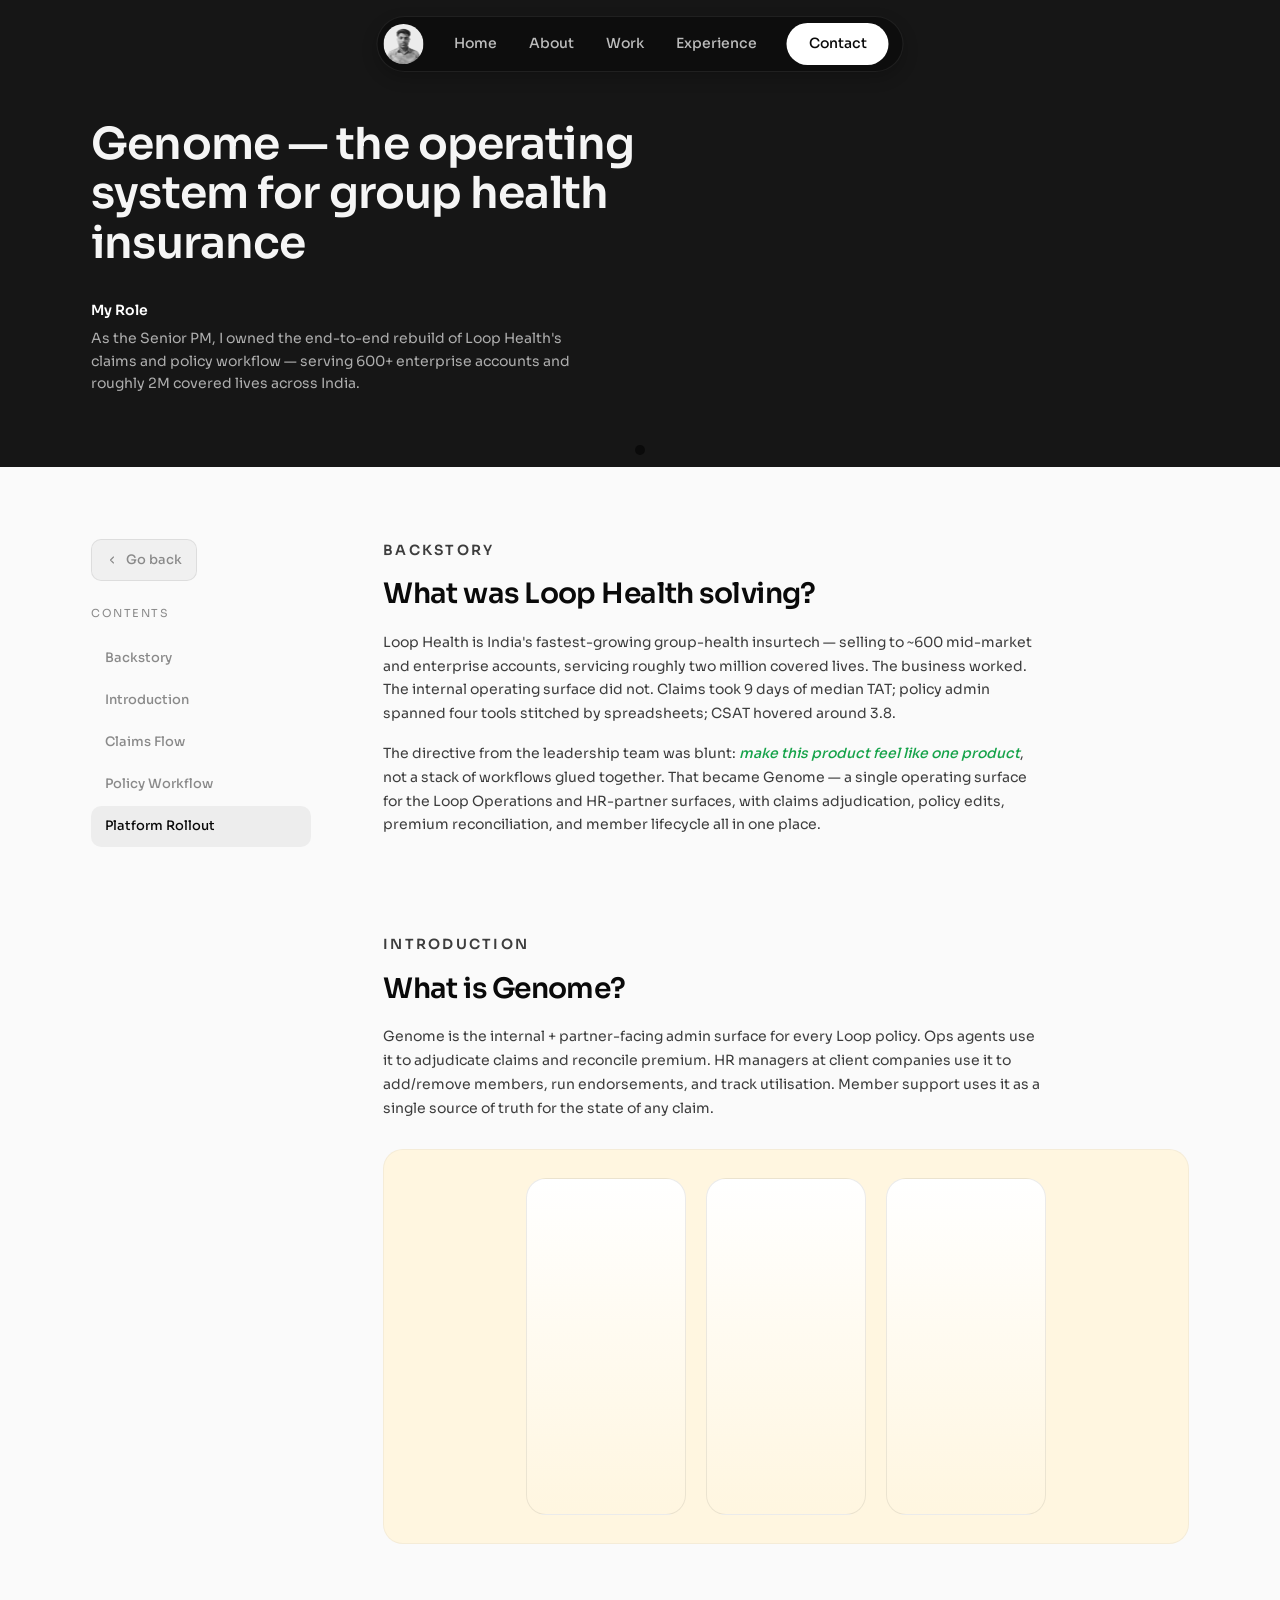
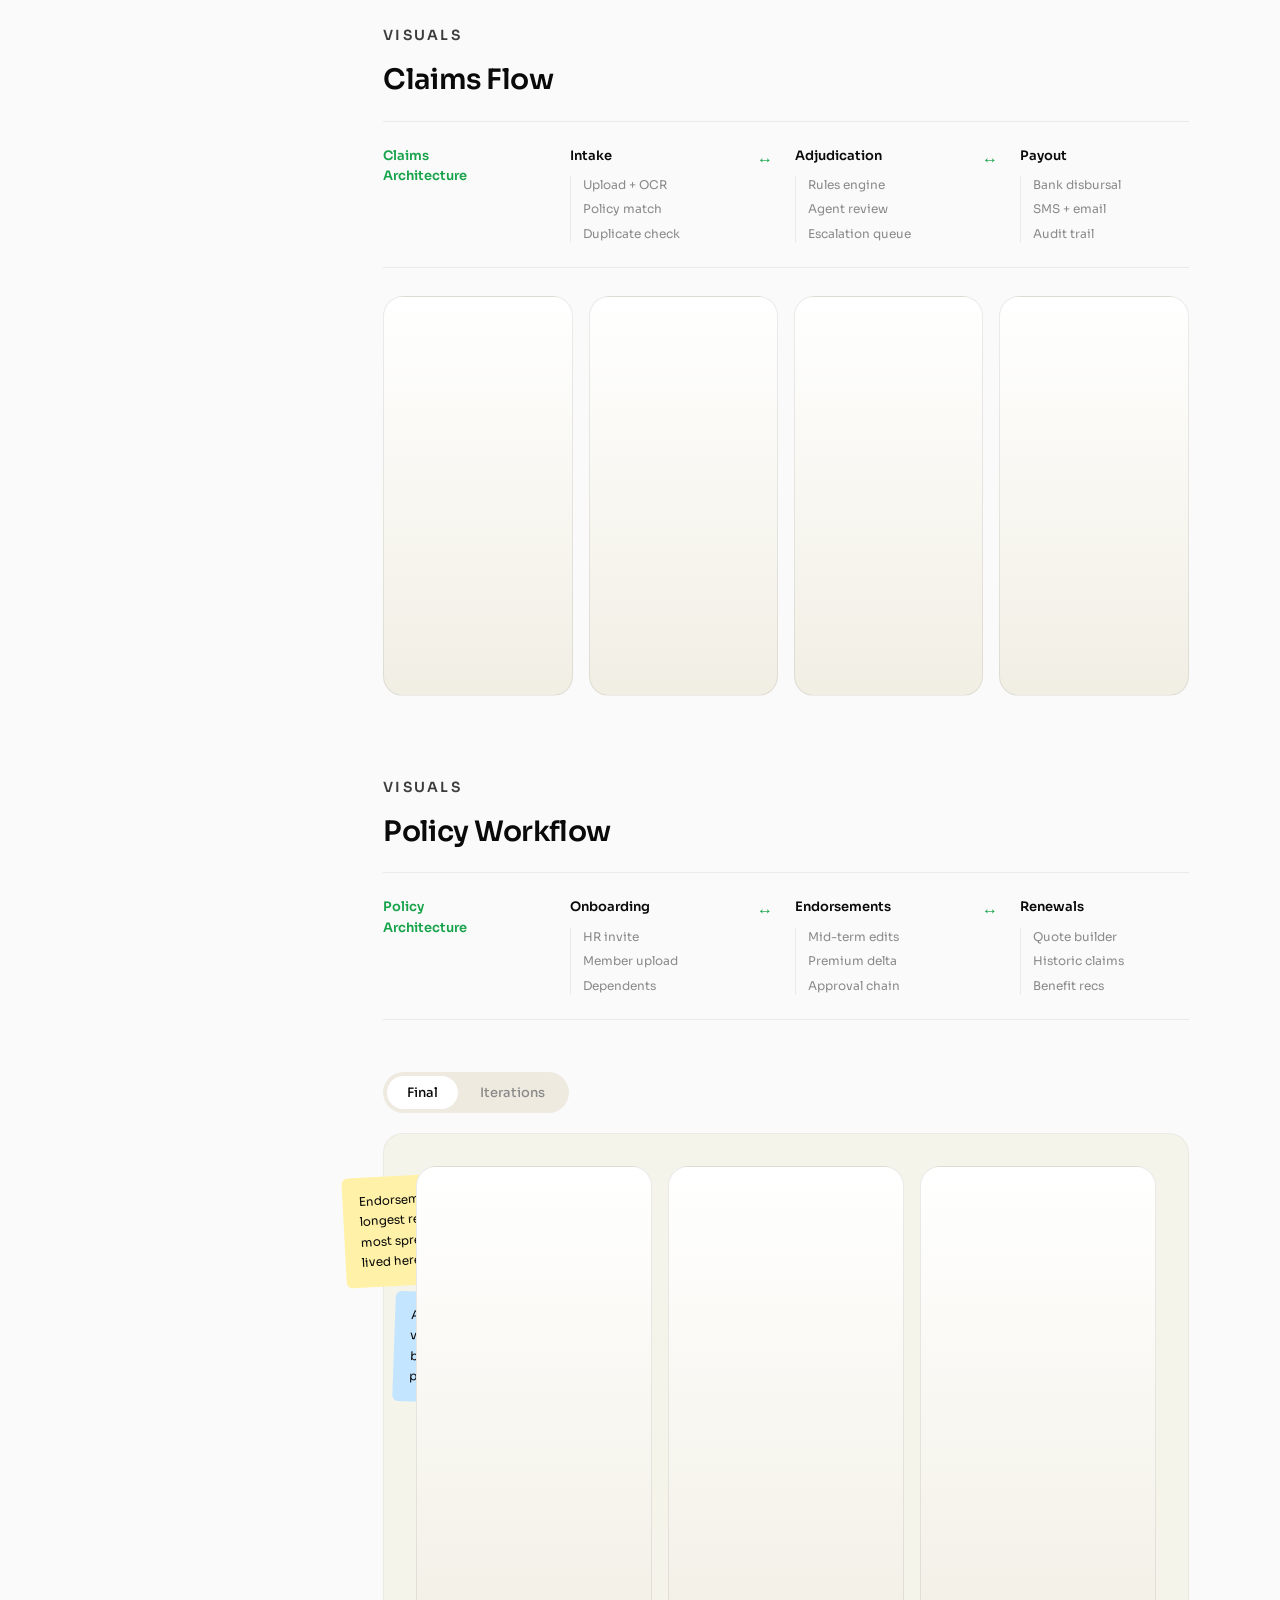
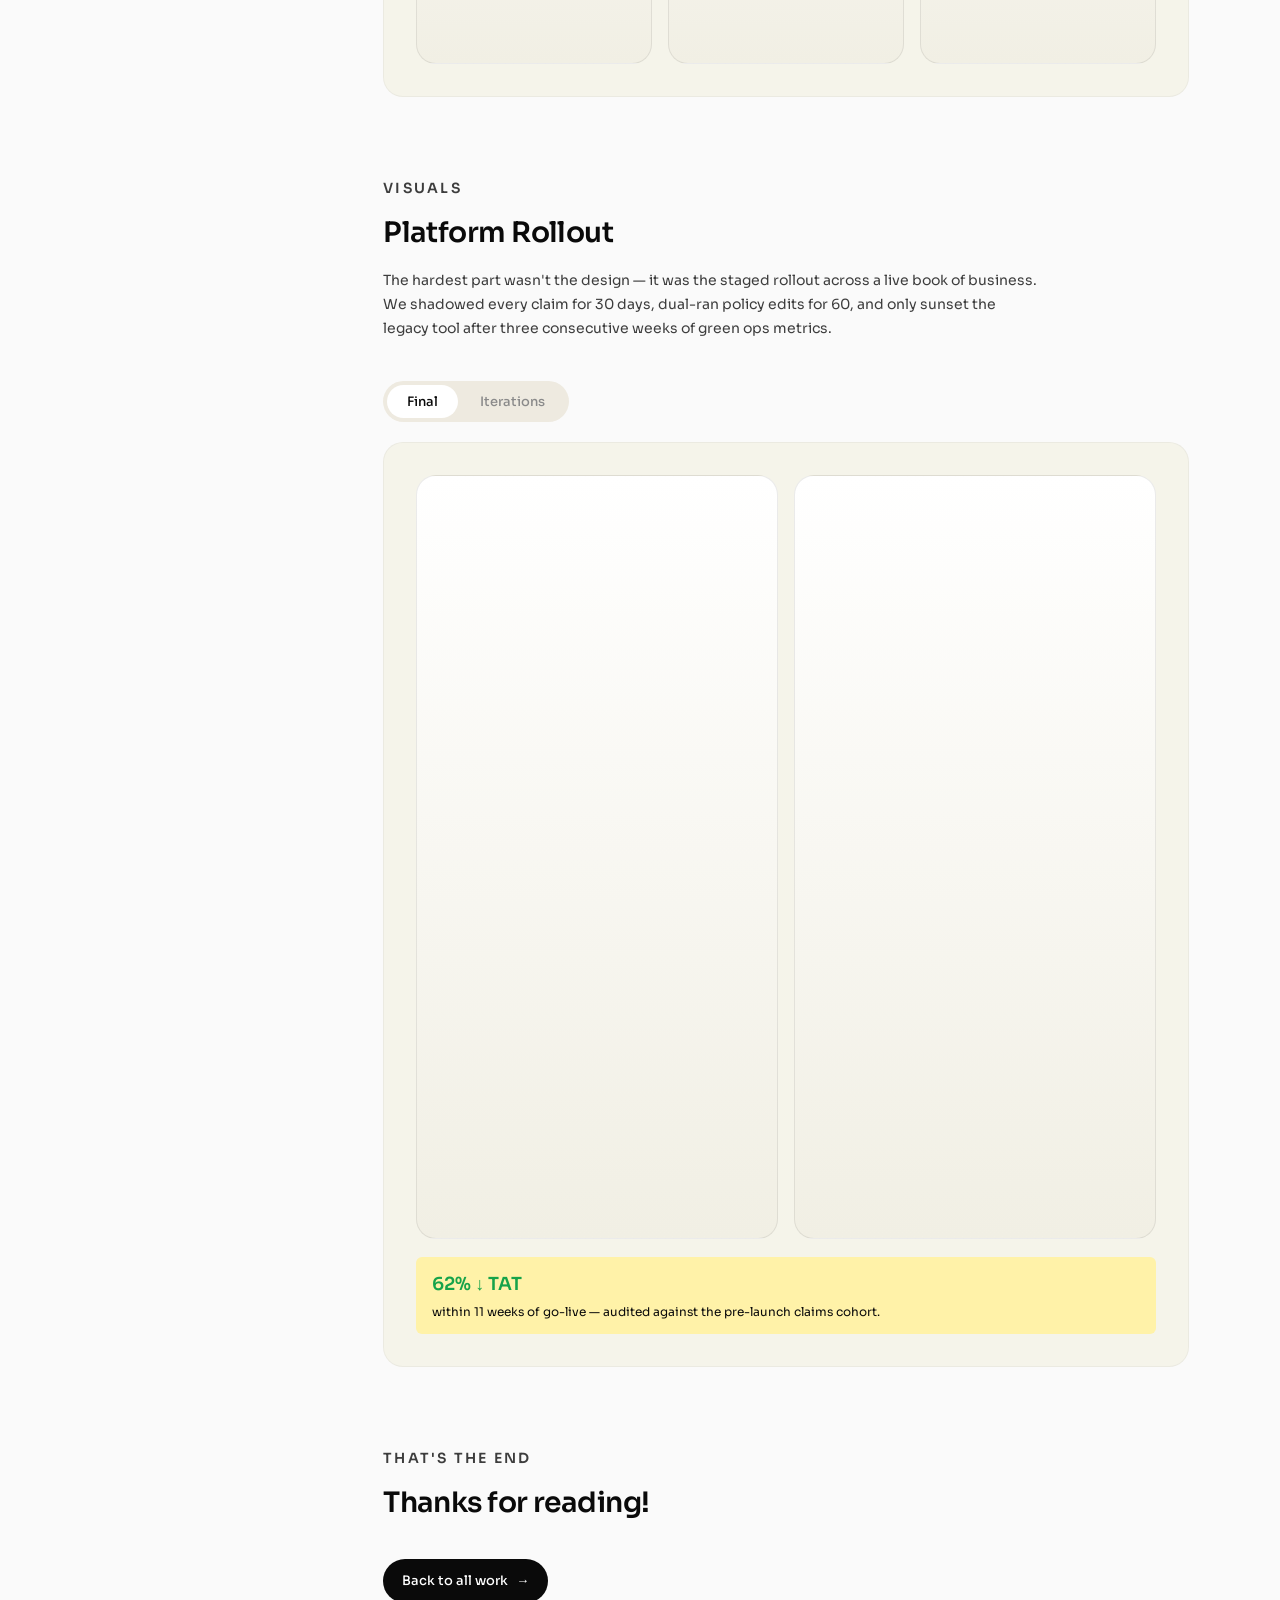
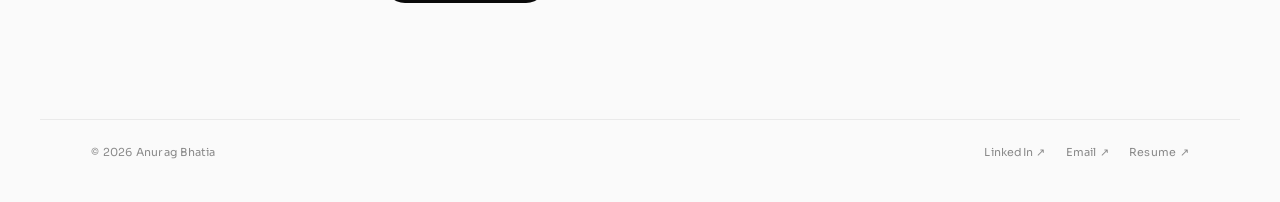
==== case-study.html @ 2a1a4db8 "Add PM portfolio site Co-Authored-By: Claude Opus 5.5 <noreply@anthropic.com>" ====
<!DOCTYPE html>
<html lang="en">
<head>
  <meta charset="UTF-8" />
  <meta name="viewport" content="width=device-width, initial-scale=1.0" />
  <title>Genome · Case study — Anurag Bhatia</title>
  <link rel="preconnect" href="https://fonts.googleapis.com" />
  <link rel="preconnect" href="https://fonts.gstatic.com" crossorigin />
  <link href="https://fonts.googleapis.com/css2?family=Sora:wght@300;400;500;600;700&display=swap" rel="stylesheet" />
  <link rel="stylesheet" href="styles.css?v=39" />
</head>
<body class="cs-body-root">
  <div class="cursor-dot" aria-hidden="true"></div>

  <header class="nav" id="siteNav">
    <a href="index.html" class="nav__brand" aria-label="Anurag Bhatia">
      <img src="avatar.png" alt="Anurag Bhatia" class="nav__avatar" />
    </a>
    <nav class="nav__links" aria-label="Primary">
      <a href="index.html#top">Home</a>
      <a href="index.html#about">About</a>
      <a href="index.html#work">Work</a>
      <a href="index.html#experience">Experience</a>
    </nav>
    <a href="index.html#contact" class="nav__cta">Contact</a>
    <span class="nav__status" aria-hidden="true">
      <span>Available for work</span>
      <span class="nav__status-dot"></span>
    </span>
  </header>

  <!-- HERO BANNER -->
  <section class="cs-hero">
    <div class="cs-hero__wrap">
      <div class="cs-hero__text">
        <h1 class="cs-hero__title">
          Genome — the operating system for group health insurance
        </h1>
        <p class="cs-hero__role-label">My Role</p>
        <p class="cs-hero__role-desc">
          As the Senior PM, I owned the end-to-end rebuild of Loop Health's claims and policy workflow — serving 600+ enterprise accounts and roughly 2M covered lives across India.
        </p>
      </div>

    </div>
  </section>

  <!-- CONTENT -->
  <main class="cs-main">
    <aside class="cs-toc" aria-label="Case study contents">
      <a href="index.html" class="cs-toc__back">
        <svg width="12" height="12" viewBox="0 0 16 16" fill="none" aria-hidden="true">
          <path d="M10 12L6 8L10 4" stroke="currentColor" stroke-width="1.5" stroke-linecap="round" stroke-linejoin="round"/>
        </svg>
        Go back
      </a>
      <p class="cs-toc__label">Contents</p>
      <nav>
        <a href="#backstory" class="is-active">Backstory</a>
        <a href="#introduction">Introduction</a>
        <a href="#claims">Claims Flow</a>
        <a href="#policy">Policy Workflow</a>
        <a href="#rollout">Platform Rollout</a>
      </nav>
    </aside>

    <div class="cs-content">

      <section id="backstory" class="cs-section">
        <p class="cs-tag">Backstory</p>
        <h2 class="cs-h2">What was Loop Health solving?</h2>
        <p>
          Loop Health is India's fastest-growing group-health insurtech — selling to ~600 mid-market
          and enterprise accounts, servicing roughly two million covered lives. The business worked.
          The internal operating surface did not. Claims took 9 days of median TAT; policy admin
          spanned four tools stitched by spreadsheets; CSAT hovered around 3.8.
        </p>
        <p>
          The directive from the leadership team was blunt: <em>make this product feel like one product</em>,
          not a stack of workflows glued together. That became Genome — a single operating surface
          for the Loop Operations and HR-partner surfaces, with claims adjudication, policy edits,
          premium reconciliation, and member lifecycle all in one place.
        </p>
      </section>

      <section id="introduction" class="cs-section">
        <p class="cs-tag">Introduction</p>
        <h2 class="cs-h2">What is Genome?</h2>
        <p>
          Genome is the internal + partner-facing admin surface for every Loop policy. Ops agents use
          it to adjudicate claims and reconcile premium. HR managers at client companies use it to
          add/remove members, run endorsements, and track utilisation. Member support uses it as a
          single source of truth for the state of any claim.
        </p>
        <div class="cs-figure">
          <div class="cs-figure__inner">
            <div class="cs-mock cs-mock--row"></div>
            <div class="cs-mock cs-mock--row"></div>
            <div class="cs-mock cs-mock--row"></div>
          </div>
        </div>
      </section>

      <section id="claims" class="cs-section">
        <p class="cs-tag">Visuals</p>
        <h2 class="cs-h2">Claims Flow</h2>

        <div class="cs-arch">
          <div class="cs-arch__col cs-arch__col--head">
            <h4>Claims<br/>Architecture</h4>
          </div>
          <div class="cs-arch__col">
            <h4>Intake</h4>
            <ul><li>Upload + OCR</li><li>Policy match</li><li>Duplicate check</li></ul>
          </div>
          <span class="cs-arch__arrow" aria-hidden="true">↔</span>
          <div class="cs-arch__col">
            <h4>Adjudication</h4>
            <ul><li>Rules engine</li><li>Agent review</li><li>Escalation queue</li></ul>
          </div>
          <span class="cs-arch__arrow" aria-hidden="true">↔</span>
          <div class="cs-arch__col">
            <h4>Payout</h4>
            <ul><li>Bank disbursal</li><li>SMS + email</li><li>Audit trail</li></ul>
          </div>
        </div>

        <div class="cs-mocks-row">
          <div class="cs-mock cs-mock--sm"></div>
          <div class="cs-mock cs-mock--sm"></div>
          <div class="cs-mock cs-mock--sm"></div>
          <div class="cs-mock cs-mock--sm"></div>
        </div>
      </section>

      <section id="policy" class="cs-section">
        <p class="cs-tag">Visuals</p>
        <h2 class="cs-h2">Policy Workflow</h2>

        <div class="cs-arch">
          <div class="cs-arch__col cs-arch__col--head">
            <h4>Policy<br/>Architecture</h4>
          </div>
          <div class="cs-arch__col">
            <h4>Onboarding</h4>
            <ul><li>HR invite</li><li>Member upload</li><li>Dependents</li></ul>
          </div>
          <span class="cs-arch__arrow" aria-hidden="true">↔</span>
          <div class="cs-arch__col">
            <h4>Endorsements</h4>
            <ul><li>Mid-term edits</li><li>Premium delta</li><li>Approval chain</li></ul>
          </div>
          <span class="cs-arch__arrow" aria-hidden="true">↔</span>
          <div class="cs-arch__col">
            <h4>Renewals</h4>
            <ul><li>Quote builder</li><li>Historic claims</li><li>Benefit recs</li></ul>
          </div>
        </div>

        <div class="cs-tabs">
          <button class="cs-tab is-active" type="button">Final</button>
          <button class="cs-tab" type="button">Iterations</button>
        </div>

        <div class="cs-annotated">
          <aside class="cs-note cs-note--yellow">
            <p>Endorsements had the longest review cycles — most spreadsheet cost lived here.</p>
          </aside>
          <aside class="cs-note cs-note--blue">
            <p>A single "policy diff" view replaced seven back-and-forth emails per edit.</p>
          </aside>
          <div class="cs-annotated__row">
            <div class="cs-mock cs-mock--sm"></div>
            <div class="cs-mock cs-mock--sm"></div>
            <div class="cs-mock cs-mock--sm"></div>
          </div>
        </div>
      </section>

      <section id="rollout" class="cs-section">
        <p class="cs-tag">Visuals</p>
        <h2 class="cs-h2">Platform Rollout</h2>
        <p>
          The hardest part wasn't the design — it was the staged rollout across a live book of
          business. We shadowed every claim for 30 days, dual-ran policy edits for 60, and only
          sunset the legacy tool after three consecutive weeks of green ops metrics.
        </p>

        <div class="cs-tabs">
          <button class="cs-tab is-active" type="button">Final</button>
          <button class="cs-tab" type="button">Iterations</button>
        </div>

        <div class="cs-annotated">
          <div class="cs-annotated__row cs-annotated__row--2">
            <div class="cs-mock cs-mock--sm"></div>
            <div class="cs-mock cs-mock--sm"></div>
          </div>
          <aside class="cs-note cs-note--yellow cs-note--inline">
            <strong>62% ↓ TAT</strong>
            <span>within 11 weeks of go-live — audited against the pre-launch claims cohort.</span>
          </aside>
        </div>
      </section>

      <section class="cs-section cs-end">
        <p class="cs-tag">That's the end</p>
        <h2 class="cs-h2">Thanks for reading!</h2>
        <a href="index.html" class="btn btn--primary cs-end__cta">
          Back to all work
          <span aria-hidden="true">→</span>
        </a>
      </section>

    </div>
  </main>

  <footer class="cs-footer">
    <div>© <span class="js-year">2026</span> Anurag Bhatia</div>
    <div class="cs-footer__links">
      <a href="https://www.linkedin.com/in/ianuragbhatia/" target="_blank" rel="noopener">LinkedIn ↗</a>
      <a href="#">Email ↗</a>
      <a href="#">Resume ↗</a>
    </div>
  </footer>

  <script src="script.js?v=10"></script>
</body>
</html>
---- styles.css ----
/* ------------------------------------------------------------------
   Anurag Bhatia · Senior PM portfolio
   Clean white, minimal, confident. Light animations only.
------------------------------------------------------------------- */

:root {
  --bg: #ffffff;
  --ink: #0a0a0a;
  --ink-soft: #3d3d3d;
  --muted: #8a8a8a;
  --line: #ececec;
  --line-strong: #d6d6d6;
  --accent: #16a34a;
  --accent-soft: rgba(22, 163, 74, 0.10);
  --accent-ink: #0a0a0a;
  --mono: "Sora", -apple-system, BlinkMacSystemFont, "Segoe UI", sans-serif;
  --serif: "Sora", -apple-system, BlinkMacSystemFont, "Segoe UI", sans-serif;
  --sans: "Sora", -apple-system, BlinkMacSystemFont, "Segoe UI", sans-serif;

  --max: 1200px;
  --pad: clamp(20px, 4vw, 64px);

  --ease: cubic-bezier(0.22, 1, 0.36, 1);
}

*,
*::before,
*::after { box-sizing: border-box; }

html { scroll-behavior: smooth; }

body {
  margin: 0;
  background: var(--bg);
  color: var(--ink);
  font-family: var(--sans);
  font-size: 16px;
  line-height: 1.55;
  -webkit-font-smoothing: antialiased;
  -moz-osx-font-smoothing: grayscale;
  text-rendering: optimizeLegibility;
  cursor: none;
}

@media (max-width: 860px) {
  body { cursor: auto; }
}

a { color: inherit; text-decoration: none; }

em {
  font-style: italic;
  font-family: var(--serif);
  font-weight: 400;
}

.section-title em,
.contact__title em {
  color: var(--accent);
  font-weight: inherit;
}

.hero__title em {
  font-weight: inherit;
  font-size: inherit;
  font-style: normal;
}

.muted { color: var(--muted); }

/* ---- Custom cursor dot --------------------------------------- */
.cursor-dot {
  position: fixed;
  top: 0; left: 0;
  width: 10px;
  height: 10px;
  border-radius: 50%;
  background: #0a0a0a;
  pointer-events: none;
  transform: translate(-50%, -50%);
  z-index: 9999;
  transition: width 0.25s var(--ease), height 0.25s var(--ease), background 0.25s var(--ease), opacity 0.25s var(--ease);
  opacity: 1;
}
.cursor-dot.is-hover {
  width: 44px;
  height: 44px;
  opacity: 0.25;
}
@media (max-width: 860px) {
  .cursor-dot { display: none; }
}

/* ---- Nav (floating pill) ------------------------------------- */
.nav {
  position: fixed;
  top: 16px;
  left: 50%;
  transform: translateX(-50%);
  z-index: 50;
  width: fit-content;
  max-width: calc(100% - 32px);
  display: flex;
  align-items: center;
  gap: 8px;
  padding: 6px;
  background: rgba(255, 255, 255, 0.96);
  background-size: auto;
  border: 1px solid rgba(10, 10, 10, 0.08);
  border-radius: 999px;
  box-shadow: 0 6px 16px rgba(10, 10, 10, 0.06);
  transition:
    gap 0.85s var(--ease),
    padding 0.85s var(--ease),
    background 0.6s var(--ease),
    border-color 0.6s var(--ease),
    box-shadow 0.6s var(--ease);
}
.nav--on-dark {
  background:
    radial-gradient(1px 1px at 20% 30%, rgba(255, 255, 255, 0.04) 50%, transparent 50%),
    radial-gradient(1px 1px at 70% 60%, rgba(255, 255, 255, 0.035) 50%, transparent 50%),
    #0d0d0d;
  background-size: 50px 50px, 70px 70px, auto;
  border-color: rgba(255, 255, 255, 0.08);
  box-shadow: 0 6px 16px rgba(0, 0, 0, 0.2);
}
.nav__brand {
  display: inline-flex;
  align-items: center;
  flex-shrink: 0;
}
.nav__avatar {
  width: 40px;
  height: 40px;
  border-radius: 50%;
  object-fit: cover;
  object-position: center top;
  filter: grayscale(100%) contrast(0.95);
  transition: filter 0.5s var(--ease), transform 0.5s var(--ease);
}
.nav__brand:hover .nav__avatar {
  filter: grayscale(0%) contrast(1);
  transform: scale(1.06);
}
.nav__links {
  display: flex;
  gap: 4px;
  font-size: 14px;
  padding: 0 8px;
}
.nav__links a {
  position: relative;
  color: rgba(10, 10, 10, 0.72);
  padding: 8px 14px;
  border-radius: 999px;
  font-weight: 500;
  transition: color 0.3s var(--ease), background 0.3s var(--ease);
}
.nav__links a:hover {
  color: #0a0a0a;
  background: rgba(10, 10, 10, 0.06);
}
.nav--on-dark .nav__links a { color: rgba(255, 255, 255, 0.72); }
.nav--on-dark .nav__links a:hover {
  color: #ffffff;
  background: rgba(255, 255, 255, 0.06);
}

.nav__cta {
  font-size: 14px;
  font-weight: 500;
  display: inline-flex;
  align-items: center;
  padding: 10px 22px;
  background: #0a0a0a;
  color: #ffffff;
  border-radius: 999px;
  transition:
    background 0.3s var(--ease),
    color 0.3s var(--ease),
    transform 0.3s var(--ease);
}
.nav__cta:hover {
  background: #1a1a1a;
  transform: translateY(-1px);
}
.nav--on-dark .nav__cta {
  background: #ffffff;
  color: #0a0a0a;
}
.nav--on-dark .nav__cta:hover { background: #e9e9e9; }
/* ---- Nav compact "Available for work" state ------------------ */
.nav__links,
.nav__cta,
.nav__status {
  overflow: hidden;
  white-space: nowrap;
  transition:
    opacity 0.55s var(--ease),
    max-width 0.85s var(--ease),
    padding 0.85s var(--ease),
    margin 0.85s var(--ease);
}
.nav__links { max-width: 520px; }
.nav__cta { max-width: 220px; }
.nav__status {
  display: inline-flex;
  align-items: center;
  gap: 10px;
  color: #0a0a0a;
  font-size: 14px;
  font-weight: 500;
  opacity: 0;
  max-width: 0;
  padding: 0;
  pointer-events: none;
  transition:
    opacity 0.55s var(--ease),
    max-width 0.85s var(--ease),
    padding 0.85s var(--ease),
    margin 0.85s var(--ease),
    color 0.5s var(--ease);
}
.nav--on-dark .nav__status { color: #ffffff; }
.nav__status-dot {
  width: 8px;
  height: 8px;
  border-radius: 50%;
  background: var(--accent);
  box-shadow: 0 0 0 0 rgba(22, 163, 74, 0.55);
  animation: status 2s ease-out infinite;
}

.nav--compact .nav__links,
.nav--compact .nav__cta {
  opacity: 0;
  max-width: 0;
  padding-left: 0;
  padding-right: 0;
  margin: 0;
  pointer-events: none;
}
.nav--compact .nav__status {
  opacity: 1;
  max-width: 260px;
  padding: 0 16px 0 12px;
  pointer-events: auto;
}

@media (max-width: 720px) {
  .nav__links { display: none; }
  .nav { padding: 5px; gap: 6px; }
  .nav__cta { padding: 8px 16px; font-size: 13px; }
}

/* ---- Hero ----------------------------------------------------- */
.hero {
  max-width: var(--max);
  margin: 0 auto;
  padding: clamp(96px, 10vw, 140px) var(--pad) clamp(40px, 6vw, 72px);
  position: relative;
}
.hero__meta {
  display: inline-flex;
  align-items: center;
  gap: 10px;
  font-family: var(--mono);
  font-size: 14px;
  font-weight: 500;
  text-transform: none;
  letter-spacing: 0.01em;
  color: #15803d;
  margin-bottom: 28px;
}
.hero__time {
  margin-left: 6px;
  padding-left: 10px;
  border-left: 1px solid var(--line-strong);
  color: var(--ink-soft);
}
.status-dot {
  width: 10px; height: 10px;
  border-radius: 50%;
  background: var(--accent);
  box-shadow: 0 0 0 0 rgba(22, 163, 74, 0.5);
  animation: status 2s ease-out infinite;
  display: inline-block;
}
@keyframes status {
  0%   { box-shadow: 0 0 0 0 rgba(22, 163, 74, 0.55); }
  70%  { box-shadow: 0 0 0 10px rgba(22, 163, 74, 0); }
  100% { box-shadow: 0 0 0 0 rgba(22, 163, 74, 0); }
}

.hero__eyebrow {
  font-family: var(--mono);
  font-size: 11px;
  letter-spacing: 0.06em;
  color: var(--ink-soft);
  margin: 0 0 14px;
  text-transform: none;
}
.hero__title {
  font-size: clamp(30px, 4.4vw, 56px);
  line-height: 1.12;
  font-weight: 700;
  letter-spacing: -0.02em;
  margin: 0 0 36px;
  max-width: 22ch;
  text-wrap: balance;
}
.hero__title .muted {
  font-weight: 400;
  color: #4a4a4a;
}
.hero__sub {
  display: flex;
  flex-direction: column;
  gap: 24px;
  align-items: flex-start;
  max-width: 960px;
}
.hero__sub p {
  font-size: clamp(14px, 1.05vw, 16px);
  color: var(--ink-soft);
  max-width: 54ch;
  margin: 0;
}
.hero__actions {
  display: flex;
  flex-wrap: wrap;
  gap: 12px;
}
.hero__actions .btn {
  padding: 14px 36px;
  min-width: 180px;
  font-size: 14px;
}

.hero__scroll {
  position: absolute;
  right: var(--pad);
  bottom: clamp(32px, 6vw, 56px);
  display: flex;
  align-items: center;
  gap: 14px;
  font-family: var(--mono);
  font-size: 11px;
  letter-spacing: 0.12em;
  text-transform: uppercase;
  color: var(--muted);
}
.hero__scroll-line {
  width: 56px;
  height: 1px;
  background: var(--line-strong);
  position: relative;
  overflow: hidden;
}
.hero__scroll-line::after {
  content: "";
  position: absolute;
  left: -40%;
  top: 0;
  height: 100%;
  width: 40%;
  background: var(--ink);
  animation: scrollTrack 2.4s ease-in-out infinite;
}
@keyframes scrollTrack {
  0%   { left: -40%; }
  100% { left: 100%; }
}
@media (max-width: 720px) {
  .hero__scroll { display: none; }
}

/* ---- Buttons -------------------------------------------------- */
.btn {
  display: inline-flex;
  align-items: center;
  justify-content: center;
  gap: 8px;
  padding: 11px 18px;
  border-radius: 999px;
  font-size: 13px;
  font-weight: 500;
  border: 1px solid transparent;
  transition: transform 0.3s var(--ease), background 0.3s var(--ease), color 0.3s var(--ease), border-color 0.3s var(--ease);
  white-space: nowrap;
}
.btn--primary {
  background: var(--ink);
  color: var(--bg);
}
.btn--primary:hover { transform: translateY(-2px); }
.btn--ghost {
  border-color: var(--line-strong);
  color: var(--ink);
}
.btn--ghost:hover {
  border-color: var(--ink);
  transform: translateY(-2px);
}

/* ---- Metrics -------------------------------------------------- */
.metrics {
  max-width: var(--max);
  margin: 0 auto;
  padding: 0 var(--pad);
  display: grid;
  grid-template-columns: repeat(3, 1fr);
  border-top: 1px solid var(--line);
  border-bottom: 1px solid var(--line);
}
.metric {
  background: var(--bg);
  padding: 28px 24px;
  display: flex;
  flex-direction: column;
  gap: 8px;
  border-right: 1px solid var(--line);
  border-bottom: 1px solid var(--line);
}
.metric:nth-child(3n) { border-right: none; }
.metric:nth-last-child(-n+3) { border-bottom: none; }
.metric__num {
  font-family: var(--serif);
  font-size: clamp(28px, 3.4vw, 42px);
  line-height: 1;
  font-weight: 700;
  letter-spacing: -0.02em;
  color: var(--accent);
}
.metric__label {
  font-size: 14px;
  font-weight: 600;
  color: var(--ink);
  margin-top: 2px;
}
.metric__sub {
  font-size: 12px;
  color: var(--muted);
}
@media (max-width: 860px) {
  .metrics { grid-template-columns: repeat(2, 1fr); }
  .metric { border-right: 1px solid var(--line); border-bottom: 1px solid var(--line); }
  .metric:nth-child(3n) { border-right: 1px solid var(--line); }
  .metric:nth-child(2n) { border-right: none; }
  .metric:nth-last-child(-n+3) { border-bottom: 1px solid var(--line); }
  .metric:nth-last-child(-n+2) { border-bottom: none; }
}
@media (max-width: 520px) {
  .metrics { grid-template-columns: 1fr; }
  .metric,
  .metric:nth-child(2n),
  .metric:nth-child(3n) {
    border-right: none;
    border-bottom: 1px solid var(--line);
  }
  .metric:last-child { border-bottom: none; }
}

/* ---- Section head -------------------------------------------- */
.section-head {
  max-width: var(--max);
  margin: 0 auto;
  padding: clamp(48px, 6vw, 88px) var(--pad) 32px;
}
.section-tag {
  display: inline-block;
  font-family: var(--mono);
  font-size: 10px;
  letter-spacing: 0.14em;
  text-transform: uppercase;
  color: var(--muted);
  margin-bottom: 14px;
}
.section-title {
  font-size: clamp(22px, 3vw, 38px);
  line-height: 1.1;
  letter-spacing: -0.02em;
  font-weight: 600;
  margin: 0;
  max-width: 22ch;
}

/* ---- About ---------------------------------------------------- */
.about__grid {
  max-width: var(--max);
  margin: 0 auto;
  padding: 0 var(--pad) 32px;
  display: grid;
  grid-template-columns: 1.5fr 1fr;
  gap: 56px;
  align-items: start;
}
.about__col {
  display: flex;
  flex-direction: column;
  align-items: flex-start;
  gap: 24px;
}
.about__lead {
  font-size: clamp(15px, 1.15vw, 17px);
  line-height: 1.6;
  color: var(--ink-soft);
  margin: 0;
  max-width: 56ch;
}
.about__cta {
  gap: 10px;
  transition: gap 0.3s var(--ease), transform 0.3s var(--ease), border-color 0.3s var(--ease);
}
.about__cta:hover { gap: 16px; }
.about__points {
  list-style: none;
  padding: 0;
  margin: 0;
  display: flex;
  flex-direction: column;
  gap: 18px;
}
.about__points li {
  display: grid;
  grid-template-columns: 40px 1fr;
  align-items: start;
  gap: 8px;
  padding-top: 14px;
  border-top: 1px solid var(--line);
  font-size: 13px;
  color: var(--ink);
}
.about__points li span {
  font-family: var(--mono);
  color: var(--muted);
  font-size: 12px;
}
@media (max-width: 820px) {
  .about__grid { grid-template-columns: 1fr; gap: 36px; }
}

/* ---- Work ----------------------------------------------------- */
.work__grid {
  max-width: var(--max);
  margin: 0 auto;
  padding: 0 var(--pad);
  display: flex;
  flex-direction: column;
  gap: 24px;
}
.project {
  position: sticky;
  top: 96px;
  display: grid;
  grid-template-rows: auto 1fr auto;
  gap: 24px;
  min-height: 460px;
  padding: 32px 36px 36px;
  border-radius: 24px;
  border: 1px solid rgba(255, 255, 255, 0.1);
  background:
    radial-gradient(ellipse 65% 55% at 50% 45%, rgba(22, 163, 74, 0.14), transparent 70%),
    #0e0e0e;
  overflow: hidden;
  transition: border-color 0.5s var(--ease), transform 0.5s var(--ease), box-shadow 0.5s var(--ease);
  cursor: default;
  will-change: transform;
}
.project:nth-child(1) { --stack-top: 96px; }
.project:nth-child(2) { --stack-top: 108px; }
.project:nth-child(3) { --stack-top: 120px; }
.project:nth-child(4) { --stack-top: 132px; }
.project:nth-child(5) { --stack-top: 144px; }
.project:nth-child(6) { --stack-top: 156px; }
/* a card taller than the viewport pins once its bottom is in view (--h set in script.js) */
.project { top: min(var(--stack-top, 96px), calc(100vh - var(--h, 0px) - 24px)); }
.project::after {
  content: "";
  position: absolute;
  inset: 0;
  background:
    radial-gradient(1px 1px at 30% 30%, rgba(255,255,255,0.05) 50%, transparent 50%),
    radial-gradient(1px 1px at 70% 60%, rgba(255,255,255,0.04) 50%, transparent 50%);
  background-size: 180px 180px, 240px 240px;
  pointer-events: none;
  opacity: 0.6;
}
.project:hover {
  border-color: rgba(255, 255, 255, 0.22);
  transform: translateY(-3px);
  box-shadow: 0 24px 48px rgba(0, 0, 0, 0.4);
}

.project__head {
  display: flex;
  justify-content: space-between;
  align-items: flex-start;
  position: relative;
  z-index: 2;
}

.project__badge {
  width: 44px;
  height: 44px;
  border-radius: 12px;
  display: inline-flex;
  align-items: center;
  justify-content: center;
  font-family: var(--mono);
  font-size: 13px;
  font-weight: 500;
  letter-spacing: 0.04em;
  color: var(--accent);
  background: rgba(22, 163, 74, 0.12);
  border: 1px solid rgba(22, 163, 74, 0.35);
}

.project__arrow {
  width: 44px;
  height: 44px;
  border-radius: 50%;
  background: var(--accent);
  color: #0a0a0a;
  display: inline-flex;
  align-items: center;
  justify-content: center;
  transition: transform 0.4s var(--ease), background 0.4s var(--ease);
}
.project__arrow:hover {
  transform: translate(2px, -2px) rotate(8deg);
  background: #1dbd5c;
}

.project__showcase {
  display: flex;
  flex-direction: column;
  align-items: center;
  justify-content: center;
  text-align: center;
  padding: 24px 16px;
  position: relative;
  z-index: 1;
}
.project__big-num {
  display: block;
  font-size: clamp(56px, 9vw, 112px);
  line-height: 1;
  font-weight: 700;
  color: #ffffff;
  letter-spacing: -0.035em;
}
.project__big-num i {
  font-style: normal;
  color: var(--accent);
  font-weight: 500;
  font-size: 0.6em;
  margin-left: 4px;
}
.project__big-sub {
  display: block;
  margin-top: 14px;
  font-family: var(--mono);
  font-size: 11px;
  text-transform: uppercase;
  letter-spacing: 0.14em;
  color: rgba(255, 255, 255, 0.55);
}

.project__foot {
  display: flex;
  flex-direction: column;
  gap: 12px;
  position: relative;
  z-index: 2;
}
.project__chips {
  display: flex;
  gap: 8px;
  align-items: center;
  flex-wrap: wrap;
}
.project__chip {
  display: inline-block;
  padding: 5px 12px;
  border-radius: 999px;
  background: rgba(22, 163, 74, 0.14);
  border: 1px solid rgba(22, 163, 74, 0.45);
  color: var(--accent);
  font-family: var(--mono);
  font-size: 11px;
  letter-spacing: 0.04em;
}
.project__year {
  font-family: var(--mono);
  font-size: 11px;
  color: rgba(255, 255, 255, 0.45);
  letter-spacing: 0.08em;
  text-transform: uppercase;
}
.project__title {
  font-size: clamp(18px, 1.6vw, 22px);
  font-weight: 600;
  letter-spacing: -0.015em;
  color: #ffffff;
  margin: 0;
  max-width: 54ch;
}
.project__desc {
  font-size: 13px;
  line-height: 1.6;
  color: rgba(255, 255, 255, 0.65);
  margin: 0;
  max-width: 68ch;
}

@media (max-width: 720px) {
  .project { padding: 24px 22px 28px; min-height: 380px; }
}
/* ---- Dark sections (Work + Testimonials) --------------------- */
.testimonials,
.work {
  background: #161616;
  color: #f5f5f5;
}
.testimonials {
  padding-bottom: clamp(64px, 8vw, 112px);
}
.work {
  padding-bottom: clamp(64px, 8vw, 112px);
  margin-top: clamp(48px, 6vw, 88px);
}
.work + .testimonials .section-head {
  padding-top: clamp(32px, 4vw, 56px);
}
.testimonials .section-head,
.work .section-head { padding-top: clamp(64px, 8vw, 112px); }
.work .section-tag { color: var(--accent); }
.work .section-title { color: #ffffff; }
.testimonials .section-tag { color: var(--accent); }
.testimonials .section-title { color: #ffffff; }
.testimonials .section-title em { color: var(--accent); }
.testimonials .quote {
  border: 1px solid rgba(255, 255, 255, 0.14);
  border-radius: 14px;
  padding: 32px 28px;
  background: rgba(255, 255, 255, 0.02);
  transition: border-color 0.3s var(--ease), background 0.3s var(--ease), transform 0.3s var(--ease);
}
.testimonials .quote:hover {
  border-color: rgba(255, 255, 255, 0.28);
  background: rgba(255, 255, 255, 0.04);
  transform: translateY(-2px);
}
.testimonials .quote blockquote { color: #f5f5f5; }
.testimonials .quote figcaption { color: #8a8a8a; }
.testimonials .quote figcaption strong { color: #ffffff; }
.quotes {
  overflow-x: hidden;
  overflow-y: visible;
  padding: 24px 0;
}
.quotes__track {
  display: flex;
  gap: 24px;
  width: max-content;
  padding: 0 var(--pad);
  animation: quotes-marquee 55s linear infinite;
}
.quotes:hover .quotes__track { animation-play-state: paused; }
@keyframes quotes-marquee {
  from { transform: translateX(0); }
  to { transform: translateX(calc(-50% - 12px)); }
}
.quote {
  margin: 0;
  padding: 28px 0 0;
  border-top: 1px solid var(--line-strong);
  flex: 0 0 min(88vw, 520px);
  scroll-snap-align: start;
}
.quote blockquote {
  font-family: var(--serif);
  font-size: clamp(14px, 1.1vw, 16px);
  line-height: 1.55;
  margin: 0 0 16px;
  color: var(--ink);
  font-weight: 400;
}
.quote figcaption {
  font-size: 12px;
  color: var(--muted);
  display: flex;
  flex-direction: row;
  align-items: center;
  gap: 12px;
}
.quote__avatar {
  width: 40px;
  height: 40px;
  border-radius: 50%;
  background: rgba(22, 163, 74, 0.18);
  color: var(--accent);
  display: inline-flex;
  align-items: center;
  justify-content: center;
  font-size: 12px;
  font-weight: 600;
  letter-spacing: 0.04em;
  flex-shrink: 0;
  border: 1px solid rgba(22, 163, 74, 0.35);
}
.quote__who {
  display: flex;
  flex-direction: column;
  gap: 2px;
  line-height: 1.3;
}
.quote figcaption strong {
  color: var(--ink);
  font-weight: 500;
}

/* ---- Experience / timeline ----------------------------------- */
.timeline {
  list-style: none;
  padding: 0 var(--pad);
  margin: 0 auto;
  max-width: var(--max);
}
.timeline__item {
  display: grid;
  grid-template-columns: 180px 1fr;
  gap: 40px;
  padding: 24px 0;
  border-top: 1px solid var(--line);
  transition: padding 0.4s var(--ease);
}
.timeline__item:hover { padding-left: 12px; }
.timeline__item:last-child { border-bottom: 1px solid var(--line); }
.timeline__when {
  font-family: var(--mono);
  font-size: 12px;
  color: var(--muted);
  letter-spacing: 0.08em;
  display: flex;
  flex-direction: column;
  gap: 4px;
  padding-top: 6px;
}
.timeline__what h3 {
  font-size: clamp(16px, 1.25vw, 19px);
  margin: 0 0 4px;
  font-weight: 600;
  letter-spacing: -0.01em;
}
.timeline__org {
  margin: 0 0 8px;
  font-size: 13px;
  color: var(--muted);
}
.timeline__note {
  margin: 0;
  color: var(--ink-soft);
  font-size: 13px;
  line-height: 1.55;
  max-width: 62ch;
}
.timeline__points {
  margin: 10px 0 0;
  padding-left: 18px;
  color: var(--ink-soft);
  font-size: 13px;
  line-height: 1.55;
  max-width: 62ch;
}
.timeline__points li + li { margin-top: 6px; }
.timeline__points li::marker { color: var(--accent); }
@media (max-width: 720px) {
  .timeline__item { grid-template-columns: 1fr; gap: 10px; }
  .timeline__item:hover { padding-left: 0; }
}

/* ---- Skills --------------------------------------------------- */
.skills__grid {
  max-width: var(--max);
  margin: 0 auto;
  padding: 0 var(--pad) 48px;
  display: grid;
  grid-template-columns: repeat(4, 1fr);
  gap: 36px;
}
.skill-group h3 {
  font-size: 11px;
  font-family: var(--mono);
  font-weight: 500;
  letter-spacing: 0.08em;
  text-transform: uppercase;
  color: var(--muted);
  margin: 0 0 14px;
  padding-bottom: 10px;
  border-bottom: 1px solid var(--line);
}
.skill-group ul {
  list-style: none;
  padding: 0;
  margin: 0;
  display: flex;
  flex-direction: column;
  gap: 8px;
  font-size: 13px;
  color: var(--ink);
}
.skill-group li { transition: transform 0.3s var(--ease), color 0.3s var(--ease); }
.skill-group li:hover { transform: translateX(4px); color: var(--ink-soft); }
@media (max-width: 860px) {
  .skills__grid { grid-template-columns: repeat(2, 1fr); gap: 36px; }
}
@media (max-width: 520px) {
  .skills__grid { grid-template-columns: 1fr; }
}

/* ---- Certifications ----------------------------------------- */
.certs__grid {
  max-width: var(--max);
  margin: 0 auto;
  padding: 0 var(--pad) 48px;
  display: grid;
  grid-template-columns: repeat(2, 1fr);
  gap: 20px;
}
.cert {
  padding: 24px;
  border: 1px solid var(--line);
  border-radius: 16px;
  background: var(--bg);
  display: flex;
  flex-direction: column;
  gap: 10px;
  transition: border-color 0.3s var(--ease), transform 0.3s var(--ease), background 0.3s var(--ease);
}
.cert:hover {
  border-color: var(--accent);
  transform: translateY(-2px);
  background: #fafafa;
}
.cert__head {
  display: flex;
  justify-content: space-between;
  align-items: center;
  font-family: var(--mono);
  font-size: 11px;
  letter-spacing: 0.04em;
}
.cert__issuer {
  color: var(--accent);
  font-weight: 600;
  text-transform: uppercase;
}
.cert__year {
  color: var(--muted);
}
.cert__name {
  font-size: 16px;
  font-weight: 600;
  letter-spacing: -0.015em;
  margin: 0;
  color: var(--ink);
  line-height: 1.3;
}
.cert__note {
  font-size: 13px;
  line-height: 1.55;
  color: var(--ink-soft);
  margin: 0;
}
.cert__link {
  margin-top: 6px;
  font-size: 12px;
  font-weight: 500;
  color: var(--accent);
  display: inline-flex;
  gap: 4px;
  transition: gap 0.3s var(--ease);
}
a.cert:hover .cert__link { gap: 10px; }

.cert__image {
  display: block;
  width: 100%;
  height: auto;
  margin-top: 16px;
  border-radius: 10px;
  border: 1px solid var(--line);
}
@media (max-width: 620px) {
  .certs__grid { grid-template-columns: 1fr; }
}

/* ---- Contact -------------------------------------------------- */
.contact {
  max-width: var(--max);
  margin: 0 auto;
  padding: clamp(64px, 8vw, 112px) var(--pad);
  text-align: left;
}
.contact__title {
  font-size: clamp(28px, 4.5vw, 60px);
  line-height: 1.05;
  letter-spacing: -0.025em;
  font-weight: 600;
  margin: 8px 0 24px;
  max-width: 16ch;
}
.contact__sub {
  font-size: clamp(14px, 1.1vw, 16px);
  color: var(--ink-soft);
  max-width: 58ch;
  margin: 0 0 28px;
}
.contact__sub strong {
  color: var(--ink);
  font-weight: 600;
}
.contact__actions {
  display: flex;
  flex-wrap: wrap;
  gap: 12px;
}

/* ---- Footer --------------------------------------------------- */
.footer {
  padding: 20px var(--pad);
  border-top: 1px solid var(--line);
  display: flex;
  justify-content: space-between;
  align-items: center;
  gap: 16px;
  font-size: 11px;
  color: var(--muted);
  font-family: var(--mono);
  letter-spacing: 0.02em;
}
.footer__meta {
  display: flex;
  gap: 24px;
  align-items: center;
}
.footer__meta a:hover { color: var(--ink); }
@media (max-width: 620px) {
  .footer { flex-direction: column; align-items: flex-start; }
}

/* ---- Reveal animation ---------------------------------------- */
.reveal {
  opacity: 0;
  transform: translateY(18px);
  transition: opacity 0.8s var(--ease), transform 0.8s var(--ease);
  transition-delay: 0ms;
}
.reveal.is-visible {
  opacity: 1;
  transform: none;
}

@media (prefers-reduced-motion: reduce) {
  *, *::before, *::after {
    animation-duration: 0.001ms !important;
    transition-duration: 0.001ms !important;
  }
  .reveal { opacity: 1; transform: none; }
}

/* ==================================================================
   Case study page
   ================================================================== */

.cs-body-root { background: #fafafa; }

/* ---- Hero banner --------------------------------------------- */
.cs-hero {
  position: relative;
  background: #161616;
  color: #f5f5f5;
  padding: 0;
  overflow: hidden;
}
.cs-back {
  position: absolute;
  top: 96px;
  left: var(--pad);
  display: inline-flex;
  align-items: center;
  gap: 8px;
  padding: 8px 14px;
  background: rgba(255, 255, 255, 0.08);
  border: 1px solid rgba(255, 255, 255, 0.14);
  color: #ffffff;
  border-radius: 999px;
  font-size: 13px;
  font-weight: 500;
  z-index: 2;
  transition: background 0.3s var(--ease), transform 0.3s var(--ease);
}
.cs-back:hover { background: rgba(255, 255, 255, 0.14); transform: translateX(-2px); }
.cs-back svg { transition: transform 0.3s var(--ease); }
.cs-back:hover svg { transform: translateX(-2px); }

.cs-hero__wrap {
  max-width: var(--max);
  margin: 0 auto;
  padding: 120px var(--pad) 72px;
}
.cs-hero__title {
  font-size: clamp(28px, 3.6vw, 44px);
  line-height: 1.12;
  letter-spacing: -0.02em;
  font-weight: 600;
  margin: 0 0 32px;
  max-width: 20ch;
}
.cs-hero__role-label {
  font-weight: 600;
  margin: 0 0 6px;
  font-size: 14px;
  color: #ffffff;
}
.cs-hero__role-desc {
  margin: 0;
  color: rgba(255, 255, 255, 0.65);
  font-size: 14px;
  line-height: 1.6;
  max-width: 48ch;
}

/* mockup placeholder shapes for the hero */
.cs-hero__visual {
  position: relative;
  min-height: 320px;
  display: flex;
  justify-content: center;
  align-items: center;
}
.cs-mock {
  position: relative;
  background: linear-gradient(180deg, #fefefe 0%, #f0efe8 100%);
  border-radius: 28px;
  border: 1px solid rgba(0, 0, 0, 0.08);
  overflow: hidden;
}
.cs-hero__visual .cs-mock {
  width: 200px;
  aspect-ratio: 9 / 19;
  border-radius: 30px;
}
.cs-hero__visual .cs-mock--back {
  transform: translate(-55%, -4%) rotate(-3deg);
  background: linear-gradient(180deg, #fff 0%, #f7f3df 100%);
  z-index: 1;
}
.cs-hero__visual .cs-mock--front {
  transform: translate(55%, 4%) rotate(3deg);
  background: linear-gradient(180deg, #fff6e0 0%, #ffdf87 100%);
  z-index: 2;
}
.cs-mock__notch {
  width: 50px; height: 14px;
  background: #0a0a0a;
  border-radius: 999px;
  margin: 10px auto 12px;
}
.cs-mock__bar {
  margin: 6px 14px;
  height: 10px;
  background: rgba(0, 0, 0, 0.08);
  border-radius: 6px;
}
.cs-mock__card {
  margin: 10px 14px;
  height: 60px;
  background: #ffffff;
  border-radius: 10px;
}
.cs-mock__card--sm { height: 32px; }
.cs-mock__hero {
  margin: 10px 14px;
  height: 80px;
  background: #ffffff;
  border-radius: 10px;
}
.cs-mock__price {
  margin: 10px 14px;
  height: 46px;
  background: #ffffff;
  border-radius: 10px;
}
.cs-mock__cta {
  margin: 10px 14px;
  height: 28px;
  background: var(--accent);
  border-radius: 8px;
}

/* ---- Main layout -------------------------------------------- */
.cs-main {
  max-width: var(--max);
  margin: 0 auto;
  padding: 72px var(--pad) 96px;
  display: grid;
  grid-template-columns: 220px 1fr;
  gap: 72px;
  align-items: start;
  background: #fafafa;
}

/* Sticky left-side TOC */
.cs-toc {
  position: sticky;
  top: 24px;
}
.cs-toc__back {
  display: inline-flex;
  align-items: center;
  gap: 8px;
  padding: 7px 14px;
  margin: 0 0 24px;
  background: rgba(10, 10, 10, 0.04);
  border: 1px solid rgba(10, 10, 10, 0.08);
  color: var(--ink);
  border-radius: 999px;
  font-size: 12px;
  font-weight: 500;
  transition: background 0.3s var(--ease), transform 0.3s var(--ease);
}
.cs-toc__back:hover {
  background: rgba(10, 10, 10, 0.08);
  transform: translateX(-2px);
}
.cs-toc__back svg { transition: transform 0.3s var(--ease); }
.cs-toc__back:hover svg { transform: translateX(-2px); }
.cs-toc__label {
  font-family: var(--mono);
  font-size: 11px;
  letter-spacing: 0.14em;
  text-transform: uppercase;
  color: var(--muted);
  margin: 0 0 16px;
}
.cs-toc nav {
  display: flex;
  flex-direction: column;
  gap: 2px;
}
.cs-toc a {
  padding: 10px 14px;
  border-radius: 10px;
  font-size: 13px;
  color: var(--muted);
  font-weight: 500;
  transition: color 0.3s var(--ease), background 0.3s var(--ease);
}
.cs-toc a:hover { color: var(--ink); background: rgba(0, 0, 0, 0.04); }
.cs-toc a.is-active {
  color: var(--ink);
  background: rgba(0, 0, 0, 0.05);
}

/* ---- Content column ---------------------------------------- */
.cs-content {
  display: flex;
  flex-direction: column;
  gap: 80px;
}
.cs-section {
  scroll-margin-top: 96px;
}
.cs-tag {
  font-family: var(--mono);
  font-size: 10px;
  letter-spacing: 0.16em;
  text-transform: uppercase;
  color: var(--accent);
  font-weight: 600;
  margin: 0 0 14px;
}
.cs-h2 {
  font-size: clamp(22px, 2.2vw, 32px);
  line-height: 1.15;
  letter-spacing: -0.02em;
  font-weight: 600;
  margin: 0 0 20px;
  color: var(--ink);
}
.cs-section p {
  font-size: 14px;
  line-height: 1.7;
  color: var(--ink-soft);
  margin: 0 0 16px;
  max-width: 66ch;
}
.cs-section p em {
  color: var(--accent);
  font-style: italic;
  font-weight: 500;
}

/* figure wrapper */
.cs-figure {
  margin-top: 28px;
  padding: 28px;
  background: #fff6e0;
  border-radius: 20px;
  border: 1px solid rgba(0,0,0,0.04);
}
.cs-figure__inner {
  display: flex;
  gap: 20px;
  justify-content: center;
}
.cs-mock--row {
  width: 160px;
  aspect-ratio: 9 / 19;
  border-radius: 20px;
  background: linear-gradient(180deg, #ffffff 0%, #fff6e0 100%);
}

/* architecture row */
.cs-arch {
  display: grid;
  grid-template-columns: auto auto 20px auto 20px auto;
  gap: 18px;
  align-items: start;
  padding: 24px 0;
  border-top: 1px solid #eaeaea;
  border-bottom: 1px solid #eaeaea;
  margin: 24px 0 28px;
}
.cs-arch__col {
  min-width: 140px;
}
.cs-arch__col--head {
  color: var(--accent);
}
.cs-arch__col h4 {
  margin: 0 0 10px;
  font-size: 13px;
  font-weight: 600;
  color: inherit;
}
.cs-arch__col ul {
  margin: 0;
  padding: 0;
  list-style: none;
  display: flex;
  flex-direction: column;
  gap: 6px;
  font-size: 12px;
  color: var(--muted);
  border-left: 1px solid #eaeaea;
  padding-left: 12px;
}
.cs-arch__arrow {
  color: var(--accent);
  font-size: 16px;
  padding-top: 2px;
}

/* mockups row */
.cs-mocks-row {
  display: grid;
  grid-template-columns: repeat(4, 1fr);
  gap: 16px;
}
.cs-mock--sm {
  aspect-ratio: 9 / 19;
  border-radius: 20px;
  background: linear-gradient(180deg, #ffffff 0%, #f1efe4 100%);
}

/* final/iterations tabs */
.cs-tabs {
  display: inline-flex;
  gap: 2px;
  background: #eeeae0;
  padding: 4px;
  border-radius: 999px;
  margin: 24px auto 20px;
}
.cs-tab {
  appearance: none;
  border: 0;
  background: transparent;
  padding: 8px 20px;
  border-radius: 999px;
  font-family: inherit;
  font-size: 13px;
  font-weight: 500;
  color: var(--muted);
  cursor: pointer;
  transition: background 0.3s var(--ease), color 0.3s var(--ease);
}
.cs-tab.is-active {
  background: #ffffff;
  color: var(--ink);
}
.cs-annotated {
  position: relative;
  padding: 32px;
  background: #f5f4ea;
  border-radius: 20px;
  border: 1px solid rgba(0,0,0,0.04);
}
.cs-annotated__row {
  display: grid;
  grid-template-columns: repeat(3, 1fr);
  gap: 16px;
}
.cs-annotated__row--2 { grid-template-columns: repeat(2, 1fr); }

/* sticky notes */
.cs-note {
  position: absolute;
  padding: 14px 16px;
  font-size: 12px;
  line-height: 1.45;
  color: var(--ink);
  border-radius: 6px;
  max-width: 180px;
  transform: rotate(-3deg);
}
.cs-note p { font-size: 12px; margin: 0; color: var(--ink); }
.cs-note strong { display: block; color: var(--accent); font-weight: 600; margin-bottom: 4px; }
.cs-note--yellow { background: #fff2a8; left: -40px; top: 40px; }
.cs-note--blue { background: #c3e5ff; left: 10px; top: 160px; transform: rotate(2deg); }
.cs-note--inline { position: static; transform: none; max-width: 100%; margin-top: 18px; }
.cs-note--inline strong { font-size: 18px; margin-bottom: 6px; }

/* end section */
.cs-end {
  text-align: left;
  padding-bottom: 20px;
}
.cs-end__cta { margin-top: 20px; }

/* ---- Footer ------------------------------------------------- */
.cs-footer {
  max-width: var(--max);
  margin: 0 auto;
  padding: 24px var(--pad) 40px;
  border-top: 1px solid #eaeaea;
  display: flex;
  justify-content: space-between;
  align-items: center;
  font-family: var(--mono);
  font-size: 11px;
  color: var(--muted);
  letter-spacing: 0.02em;
}
.cs-footer__links { display: flex; gap: 20px; }
.cs-footer__links a:hover { color: var(--ink); }

/* ---- Responsive --------------------------------------------- */
@media (max-width: 900px) {
  .cs-hero__wrap { grid-template-columns: 1fr; gap: 40px; padding-top: 88px; }
  .cs-hero__visual { min-height: 380px; margin-top: 24px; }
  .cs-main { grid-template-columns: 1fr; gap: 32px; padding-top: 48px; }
  .cs-toc { position: static; display: flex; flex-direction: column; }
  .cs-toc nav { flex-direction: row; overflow-x: auto; }
  .cs-arch { grid-template-columns: 1fr; }
  .cs-arch__arrow { display: none; }
  .cs-mocks-row { grid-template-columns: repeat(2, 1fr); }
  .cs-note { position: static; transform: none; margin-bottom: 16px; max-width: 100%; }
}

/* ---- Feature project cards (ChallanPay, Insurance partnerships) ---- */
.project.project--feature {
  grid-template-rows: none;
  grid-template-columns: minmax(0, 1.15fr) minmax(0, 1fr);
  align-items: center;
  gap: clamp(32px, 5vw, 72px);
  padding: clamp(32px, 4vw, 52px);
  background: #1a1d21;
}
.project--flip .feature__body { order: 2; }
.project--flip .feature__visual { order: 1; }

.feature__num {
  position: absolute;
  top: -12px;
  right: 24px;
  font-size: clamp(96px, 12vw, 160px);
  font-weight: 700;
  line-height: 1;
  letter-spacing: -0.04em;
  color: rgba(255, 255, 255, 0.06);
  pointer-events: none;
  z-index: 0;
}
.feature__body,
.feature__visual { position: relative; z-index: 2; min-width: 0; }

.feature__eyebrow {
  display: block;
  font-family: ui-monospace, SFMono-Regular, Menlo, monospace;
  font-size: 12px;
  letter-spacing: 0.2em;
  text-transform: uppercase;
  color: #4ea779;
}
.feature__title {
  margin: 12px 0 0;
  font-size: clamp(32px, 4vw, 48px);
  font-weight: 700;
  letter-spacing: -0.02em;
  color: #fff;
}
.feature__lede {
  margin: 14px 0 0;
  font-size: clamp(15px, 1.3vw, 18px);
  line-height: 1.6;
  color: rgba(255, 255, 255, 0.55);
  max-width: 52ch;
}
.feature__points {
  list-style: none;
  margin: 24px 0 0;
  padding: 0;
  display: flex;
  flex-direction: column;
  gap: 12px;
}
.feature__points li {
  position: relative;
  padding-left: 32px;
  font-size: 15px;
  line-height: 1.6;
  color: rgba(255, 255, 255, 0.88);
}
.feature__points li::before {
  content: "";
  position: absolute;
  left: 0;
  top: 0.7em;
  width: 16px;
  height: 4px;
  border-radius: 2px;
  background: #f2c94c;
}
.feature__stats {
  margin-top: 26px;
  display: flex;
  flex-wrap: wrap;
  gap: 12px;
}
.feature__stat {
  display: flex;
  flex-direction: column;
  gap: 6px;
  padding: 14px 18px;
  border: 1px solid rgba(255, 255, 255, 0.16);
  border-radius: 12px;
  background: rgba(255, 255, 255, 0.02);
}
.feature__stat strong {
  font-size: clamp(22px, 2.2vw, 28px);
  font-weight: 700;
  letter-spacing: -0.02em;
  color: #fff;
}
.feature__stat span { font-size: 13px; color: rgba(255, 255, 255, 0.65); }

/* Phone mockup */
.feature__visual { display: flex; flex-direction: column; align-items: center; }
.phone {
  width: min(100%, 300px);
  aspect-ratio: 9 / 18;
  padding: 36px 20px 20px;
  border: 10px solid #0b0c0e;
  border-radius: 40px;
  background: #fff;
  color: #111;
  position: relative;
  box-shadow: 0 30px 60px rgba(0, 0, 0, 0.45);
}
.phone__notch {
  position: absolute;
  top: 10px;
  left: 50%;
  width: 84px;
  height: 7px;
  border-radius: 4px;
  background: #0b0c0e;
  transform: translateX(-50%);
}
.phone__screen { display: flex; flex-direction: column; gap: 14px; }
.phone__screen[hidden] { display: none; }
.phone__h { margin: 12px 0 0; font-size: 20px; font-weight: 700; }
.phone__h--center, .phone__label--center { text-align: center; }
.phone__label { margin: 0; font-size: 13px; color: #333; }
.phone__input {
  padding: 12px 14px;
  border: 1.5px solid #d9d9d9;
  border-radius: 10px;
  font-size: 14px;
  letter-spacing: 0.06em;
}
.phone__apps { display: grid; grid-template-columns: repeat(3, 1fr); gap: 8px; }
.phone__apps span {
  height: 46px;
  border-radius: 8px;
  border: 1.5px solid #e2e2e2;
  background: #f0f1f0;
}
.phone__apps .is-picked { border: 2px solid #2f6e4f; }
.phone__alert {
  padding: 12px 14px;
  border: 1.5px solid #e5a3a3;
  border-radius: 8px;
  background: #fdf1f0;
  color: #a32a2a;
  font-size: 13px;
  line-height: 1.5;
}
.phone__row {
  display: flex;
  justify-content: space-between;
  gap: 8px;
  padding: 12px 0;
  border-bottom: 1px solid #ececec;
  font-size: 13px;
}
.phone__link { font-size: 13px; color: #2f6e4f; text-decoration: underline; }
.phone__btn {
  padding: 13px;
  border-radius: 8px;
  background: #2f6e4f;
  color: #fff;
  text-align: center;
  font-size: 14px;
  font-weight: 600;
}
.phone__btn--ghost { background: transparent; color: #2f6e4f; border: 1.5px solid #2f6e4f; }
.phone__tick {
  width: 56px;
  height: 56px;
  margin: 28px auto 0;
  border-radius: 50%;
  background: #2f6e4f;
  color: #fff;
  font-size: 26px;
  display: grid;
  place-items: center;
}
.phone__tabs { margin-top: 28px; display: flex; flex-wrap: wrap; justify-content: center; gap: 8px; }
.phone__tabs button {
  padding: 8px 16px;
  border-radius: 999px;
  border: 1px solid rgba(255, 255, 255, 0.18);
  background: transparent;
  color: rgba(255, 255, 255, 0.7);
  font-family: ui-monospace, SFMono-Regular, Menlo, monospace;
  font-size: 13px;
  letter-spacing: 0.06em;
  cursor: pointer;
  transition: background 0.3s var(--ease), color 0.3s var(--ease);
}
.phone__tabs button.is-active { background: #f2f2f2; color: #111; border-color: #f2f2f2; }
.feature__note { margin: 16px 0 0; font-size: 13px; color: rgba(255, 255, 255, 0.5); text-align: center; }

/* Partnership flow diagram */
.flow { width: 100%; max-width: 520px; height: auto; display: block; }
.flow__lines path { fill: none; stroke: rgba(255, 255, 255, 0.2); stroke-width: 4; stroke-dasharray: 10 10; }
.flow__node rect { fill: #111316; stroke: rgba(255, 255, 255, 0.9); stroke-width: 3; }
.flow__node--on rect { fill: #4ea779; stroke: none; }
.flow__t { font-family: var(--sans); font-size: 26px; font-weight: 700; fill: #fff; }
.flow__s { font-family: ui-monospace, SFMono-Regular, Menlo, monospace; font-size: 17px; letter-spacing: 0.12em; fill: rgba(255, 255, 255, 0.75); }
.flow__node--on .flow__t, .flow__node--on .flow__s { fill: #0b1a12; }
.flow__dot { fill: #4ea779; }
.flow__pulse { fill: #f2c94c; stroke: #fff; stroke-width: 3; }

@media (max-width: 900px) {
  .project.project--feature { grid-template-columns: 1fr; }
  .project--flip .feature__body { order: 1; }
  .project--flip .feature__visual { order: 2; }
}

/* LOTS247 radar */
.radar { width: 100%; max-width: 460px; height: auto; display: block; }
.radar__ring { fill: none; stroke: rgba(255, 255, 255, 0.12); stroke-width: 3; }
.radar__sweep { transform-origin: 300px 300px; animation: radar-spin 6s linear infinite; }
.radar__dot { fill: #f2c94c; stroke: #fff; stroke-width: 3; }
.radar__halo { fill: rgba(242, 201, 76, 0.22); }
.radar__halo--big { fill: rgba(242, 201, 76, 0.32); }
.radar__big { font-family: var(--sans); font-size: 46px; font-weight: 700; fill: #111; }
.radar__small { font-family: ui-monospace, SFMono-Regular, Menlo, monospace; font-size: 15px; letter-spacing: 0.2em; fill: #111; }
@keyframes radar-spin { to { transform: rotate(360deg); } }
@media (prefers-reduced-motion: reduce) { .radar__sweep { animation: none; } }

/* ---- Companies strip ------------------------------------------ */
.companies {
  max-width: 1400px;
  margin: 0 auto;
  padding: clamp(40px, 5vw, 64px) var(--pad) 0;
  text-align: center;
}
.companies__marquee {
  overflow: hidden;
  margin-top: 8px;
  -webkit-mask-image: linear-gradient(90deg, transparent, #000 8%, #000 92%, transparent);
          mask-image: linear-gradient(90deg, transparent, #000 8%, #000 92%, transparent);
}
.companies__row {
  list-style: none;
  margin: 0;
  padding: 12px 0;
  display: flex;
  width: max-content;
  animation: companies-marquee 35s linear infinite;
}
.companies__marquee:hover .companies__row { animation-play-state: paused; }
@keyframes companies-marquee {
  from { transform: translateX(0); }
  to { transform: translateX(-50%); }
}
@media (prefers-reduced-motion: reduce) {
  .companies__row { animation: none; flex-wrap: wrap; justify-content: center; width: auto; }
  .companies__row [aria-hidden="true"] { display: none; }
}
.company {
  flex: none;
  margin-right: clamp(40px, 5vw, 72px);
  display: inline-flex;
  align-items: center;
  gap: 10px;
  font-size: clamp(16px, 1.5vw, 20px);
  font-weight: 600;
  letter-spacing: -0.02em;
  color: var(--muted);
  transition: color 0.3s var(--ease);
}
.company__mark {
  width: 30px;
  height: 30px;
  border-radius: 8px;
  display: inline-grid;
  place-items: center;
  font-size: 14px;
  font-weight: 700;
  color: #fff;
  background: var(--muted);
  transition: background 0.3s var(--ease);
}
.company:hover .company__mark { background: var(--accent); }

/* ---- Shipping lately ------------------------------------------ */
.shipping {
  background: #161616;
  color: #f5f5f5;
  padding-bottom: clamp(48px, 6vw, 88px);
}
.shipping .section-tag { color: var(--accent); }
.shipping .section-title { color: #ffffff; }
.shipping .section-title em { color: var(--accent); }
.shipping + .testimonials .section-head { padding-top: clamp(32px, 4vw, 56px); }
.shipping__lede {
  margin: 16px 0 0;
  max-width: 60ch;
  font-size: clamp(15px, 1.3vw, 18px);
  line-height: 1.6;
  color: rgba(255, 255, 255, 0.6);
}
.shipping__filters { margin-top: 28px; display: flex; flex-wrap: wrap; gap: 10px; }
.shipping__filters button {
  padding: 9px 20px;
  border-radius: 999px;
  border: 1.5px solid rgba(255, 255, 255, 0.85);
  background: transparent;
  color: #fff;
  font-family: var(--sans);
  font-size: 14px;
  font-weight: 600;
  cursor: pointer;
  transition: background 0.3s var(--ease), color 0.3s var(--ease);
}
.shipping__filters button:hover { background: rgba(255, 255, 255, 0.08); }
.shipping__filters button.is-active { background: #f2f2f2; color: #111; border-color: #f2f2f2; }
.shipping__grid {
  max-width: var(--max);
  margin: 0 auto;
  padding: 0 var(--pad);
  display: grid;
  grid-template-columns: repeat(auto-fill, minmax(240px, 1fr));
  gap: 16px;
}
.ship {
  display: flex;
  flex-direction: column;
  gap: 10px;
  padding: 24px 22px 28px;
  border-radius: 16px;
  border: 1px solid rgba(255, 255, 255, 0.12);
  background: #1a1d21;
  transition: border-color 0.3s var(--ease), transform 0.3s var(--ease);
}
.ship[hidden] { display: none; }
.ship:hover { border-color: rgba(255, 255, 255, 0.28); transform: translateY(-2px); }
.ship__tag {
  font-family: ui-monospace, SFMono-Regular, Menlo, monospace;
  font-size: 11px;
  letter-spacing: 0.18em;
  text-transform: uppercase;
  color: #4ea779;
}
.ship__title { margin: 0; font-size: 18px; font-weight: 700; letter-spacing: -0.01em; color: #fff; line-height: 1.3; }
.ship__desc { margin: 0; font-size: 14px; line-height: 1.6; color: rgba(255, 255, 255, 0.62); }
.shipping__empty {
  max-width: var(--max);
  margin: 0 auto;
  padding: 0 var(--pad);
  font-size: 15px;
  color: rgba(255, 255, 255, 0.62);
}

/* ---- Hero rotating word --------------------------------------- */
.rotator {
  display: inline-block;
  vertical-align: bottom;
  padding: 0 0.28em 0.04em;
  margin: 0 0.04em;
  border-radius: 0.28em;
  background: var(--accent-soft);
  color: #15803d;
  white-space: nowrap;
  overflow: hidden;
  transition: width 0.5s var(--ease);
}
.rotator__word {
  display: inline-block;
  transition: transform 0.45s var(--ease), opacity 0.45s var(--ease);
}
.rotator__word.is-out { transform: translateY(-100%); opacity: 0; }
.rotator__word.is-below { transform: translateY(100%); opacity: 0; transition: none; }

.company__logo {
  height: 34px;
  width: auto;
  display: block;
  filter: grayscale(1) contrast(1.1);
  opacity: 0.75;
  transition: opacity 0.3s var(--ease);
}
.company:hover .company__logo { opacity: 1; }
.company__logo--lawyered { height: 30px; border-radius: 6px; }
.company__logo--lots { height: 44px; }
.company__logo--challan { height: 30px; }
.company__logo--wits { height: 56px; }
.companies__row { align-items: center; }
.company__logo--tradediary { height: 30px; }
.company__logo--reinforce { height: 28px; }
.project.project--solo { grid-template-columns: 1fr; }

.quote__mark {
  font-size: 1.7em;
  line-height: 0;
  vertical-align: -0.28em;
  font-weight: 700;
  color: var(--accent);
  margin: 0 0.04em;
}

/* Timeline: several roles at one company */
.timeline__roles {
  list-style: none;
  margin: 14px 0 0;
  padding: 0;
  display: flex;
  flex-direction: column;
  gap: 18px;
}
.timeline__role {
  position: relative;
  padding-left: 22px;
}
.timeline__role::before {
  content: "";
  position: absolute;
  left: 0;
  top: 6px;
  width: 9px;
  height: 9px;
  border-radius: 50%;
  background: var(--line-strong);
}
.timeline__role:not(:last-child)::after {
  content: "";
  position: absolute;
  left: 4px;
  top: 19px;
  bottom: -14px;
  width: 1px;
  background: var(--line-strong);
}
.timeline__role.is-current::before { background: var(--accent); }
.timeline__role-head {
  margin: 0 0 4px;
  display: flex;
  flex-wrap: wrap;
  align-items: baseline;
  gap: 4px 12px;
}
.timeline__role-head strong { font-size: 14px; font-weight: 600; color: var(--ink); }
.timeline__role-head span {
  font-family: var(--mono);
  font-size: 11px;
  letter-spacing: 0.08em;
  color: var(--muted);
}

/* ---- GitHub ---------------------------------------------------- */
.github__card {
  display: block;
  max-width: calc(var(--max) - 2 * var(--pad));
  margin: 0 var(--pad);
  padding: clamp(20px, 3vw, 32px);
  border: 1px solid var(--line-strong);
  border-radius: 16px;
  color: var(--ink);
  text-decoration: none;
  transition: border-color 0.3s var(--ease), transform 0.3s var(--ease);
}
@media (min-width: 1200px) {
  .github__card { margin: 0 auto; }
}
.github__card:hover { border-color: var(--ink); transform: translateY(-2px); }
.github__head {
  display: flex;
  flex-wrap: wrap;
  justify-content: space-between;
  align-items: center;
  gap: 12px;
  margin-bottom: 20px;
}
.github__user { display: inline-flex; align-items: center; gap: 10px; font-weight: 600; font-size: 15px; }
.github__cta { font-size: 13px; color: var(--accent); font-weight: 600; }
.github__chart { display: block; width: 100%; height: auto; }

/* ---- Feature card with a live-product screen ------------------- */
.project.project--screen { grid-template-columns: minmax(0, 1fr) minmax(0, 1fr); gap: clamp(28px, 3.5vw, 48px); }
.screen {
  position: relative;
  z-index: 2;
  display: block;
  border-radius: 14px;
  overflow: hidden;
  background: #2a2d31;
  border: 1px solid rgba(255, 255, 255, 0.14);
  box-shadow: 0 24px 48px rgba(0, 0, 0, 0.45);
  text-decoration: none;
  transition: transform 0.4s var(--ease), box-shadow 0.4s var(--ease);
}
.screen:hover { transform: translateY(-4px); box-shadow: 0 32px 64px rgba(0, 0, 0, 0.55); }
.screen__bar {
  display: flex;
  align-items: center;
  gap: 4px;
  padding: 4px 10px;
  background: #2a2d31;
}
.screen__bar i { width: 6px; height: 6px; border-radius: 50%; background: rgba(255, 255, 255, 0.25); }
.screen__url {
  margin-left: 8px;
  padding: 1px 8px;
  border-radius: 999px;
  background: rgba(255, 255, 255, 0.08);
  font-size: 9px;
  line-height: 1.4;
  color: rgba(255, 255, 255, 0.7);
}
.screen img { display: block; width: 100%; height: auto; }
.screen__cta {
  position: absolute;
  right: 12px;
  bottom: 12px;
  padding: 8px 14px;
  border-radius: 999px;
  background: var(--accent);
  color: #0a0a0a;
  font-size: 12px;
  font-weight: 600;
  opacity: 0;
  transform: translateY(6px);
  transition: opacity 0.3s var(--ease), transform 0.3s var(--ease);
}
.screen:hover .screen__cta,
.screen:focus-visible .screen__cta { opacity: 1; transform: none; }
@media (max-width: 900px) {
  .project.project--screen { grid-template-columns: 1fr; }
}
@media (hover: none) {
  .screen__cta { opacity: 1; transform: none; }
}
.project--screen .feature__stats { display: grid; grid-template-columns: repeat(3, minmax(0, 1fr)); gap: 10px; }
.project--screen .feature__stat { padding: 12px 14px; }
.project--screen .feature__stat strong { font-size: clamp(20px, 1.8vw, 24px); }
/* bullets run across the full card under the text + screen row */
.feature__points--row {
  grid-column: 1 / -1;
  margin: 0;
  padding-top: 28px;
  border-top: 1px solid rgba(255, 255, 255, 0.1);
  display: grid;
  grid-template-columns: repeat(2, minmax(0, 1fr));
  gap: 16px 40px;
  position: relative;
  z-index: 2;
}
@media (max-width: 720px) {
  .feature__points--row { grid-template-columns: 1fr; }
}

/* App mockup slot in a feature card */
.mockup { position: relative; z-index: 2; border-radius: 14px; overflow: hidden; }
.mockup img { display: block; width: 100%; height: auto; }
.mockup--phone { overflow: visible; display: flex; justify-content: center; }
.mockup--phone img {
  width: auto;
  height: clamp(320px, 34vw, 440px);
  filter: drop-shadow(0 24px 40px rgba(0, 0, 0, 0.5));
}
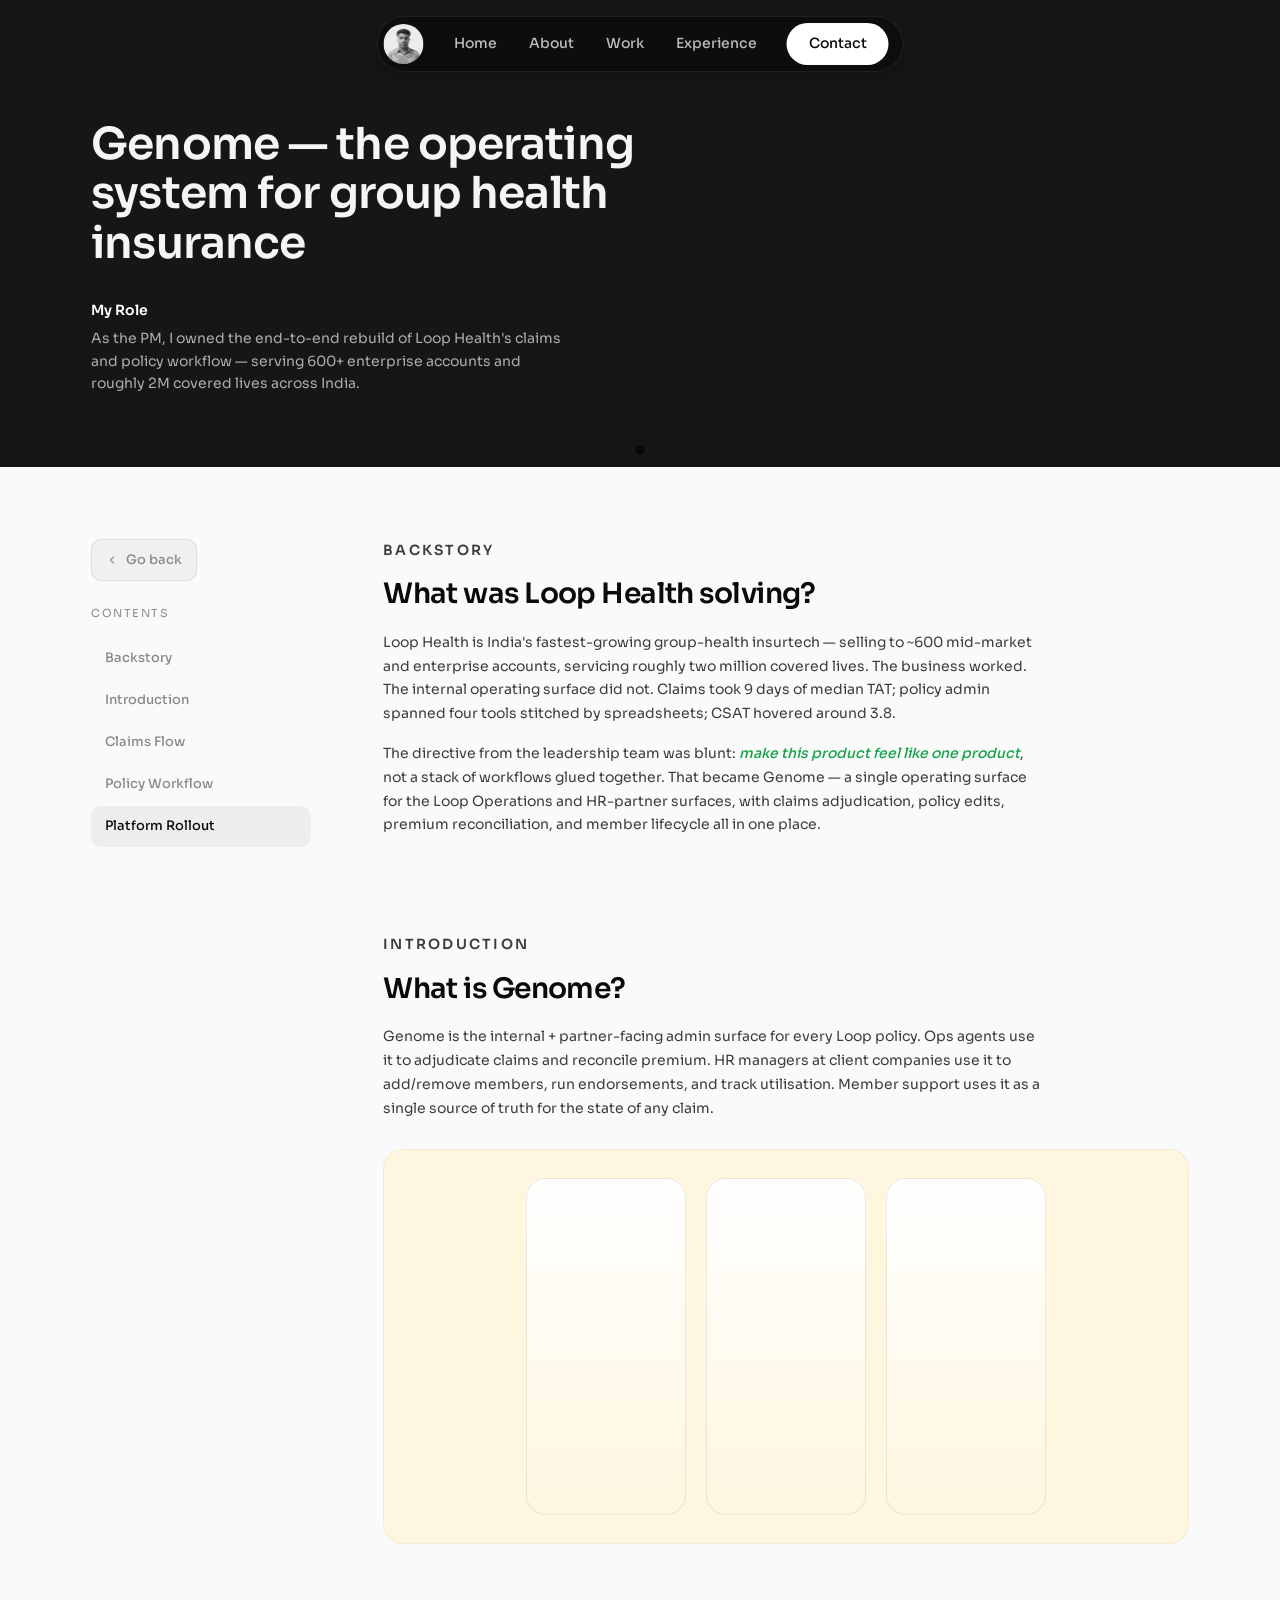
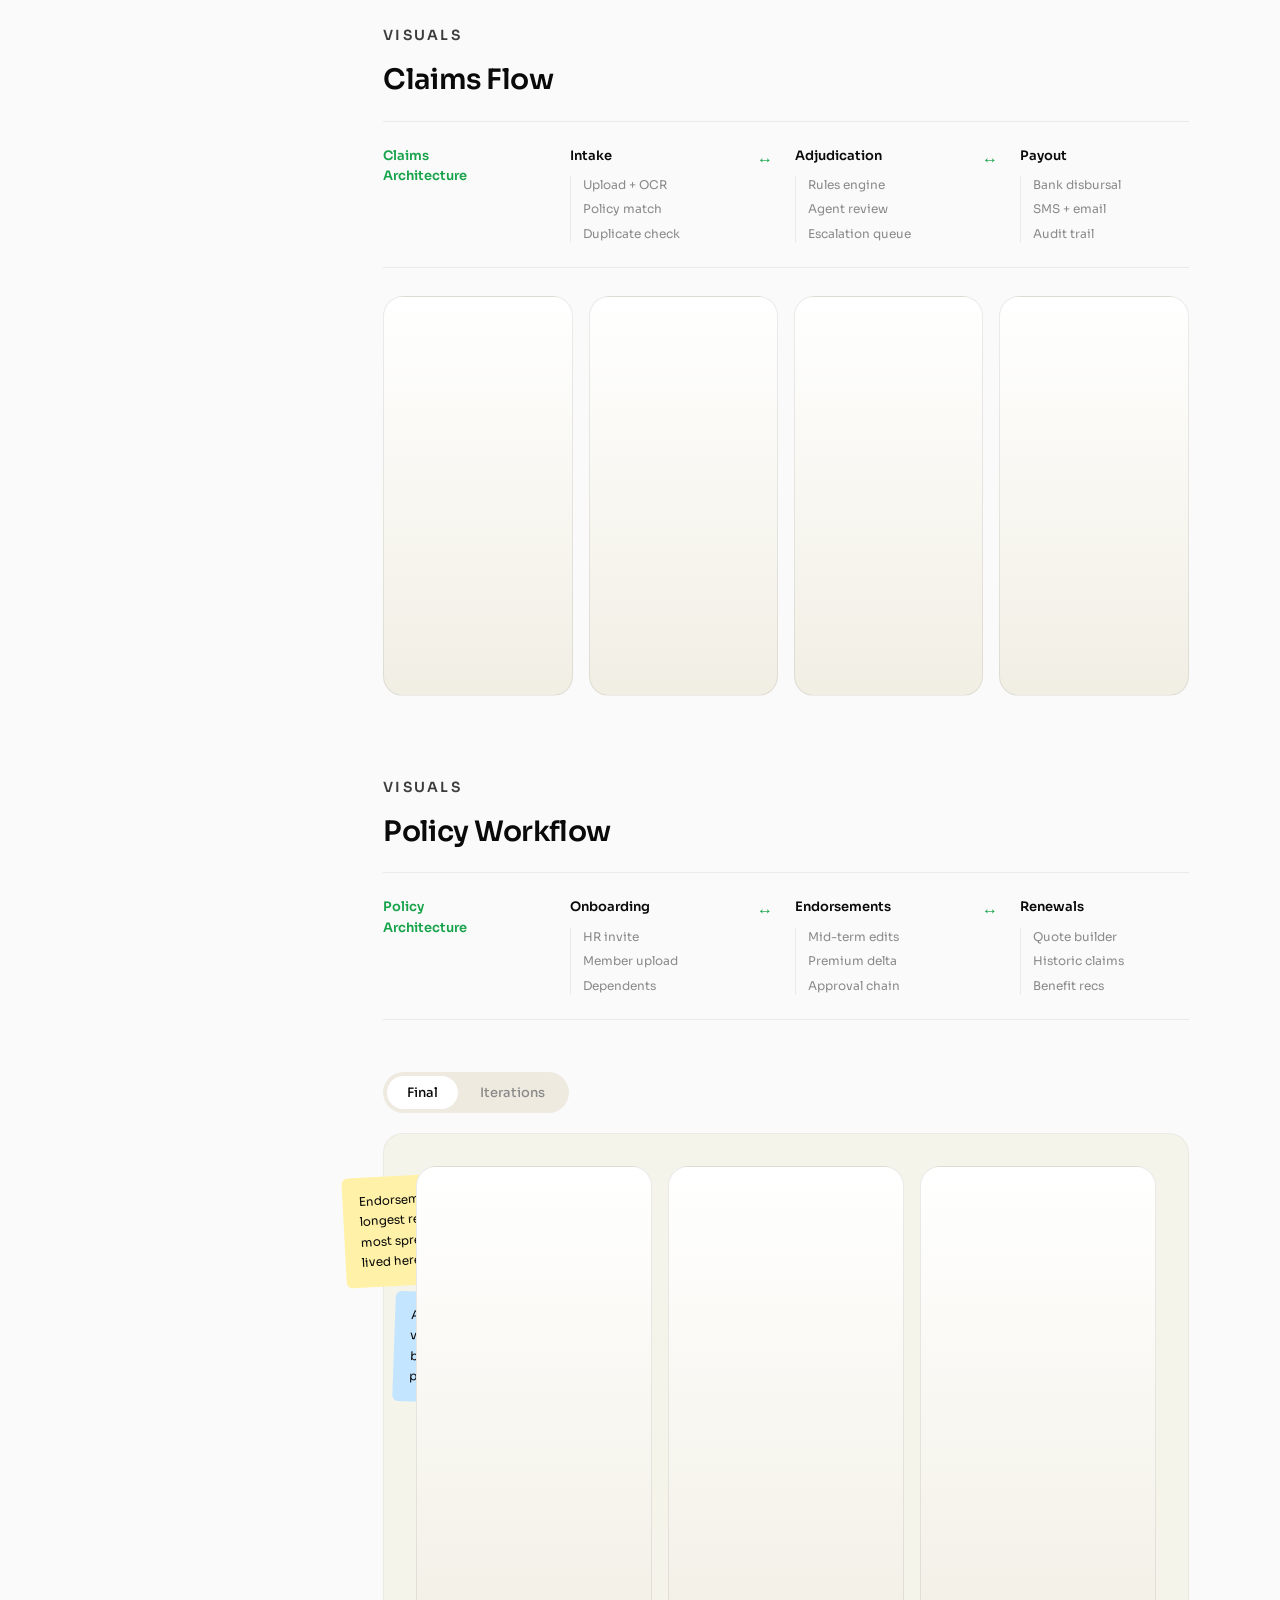
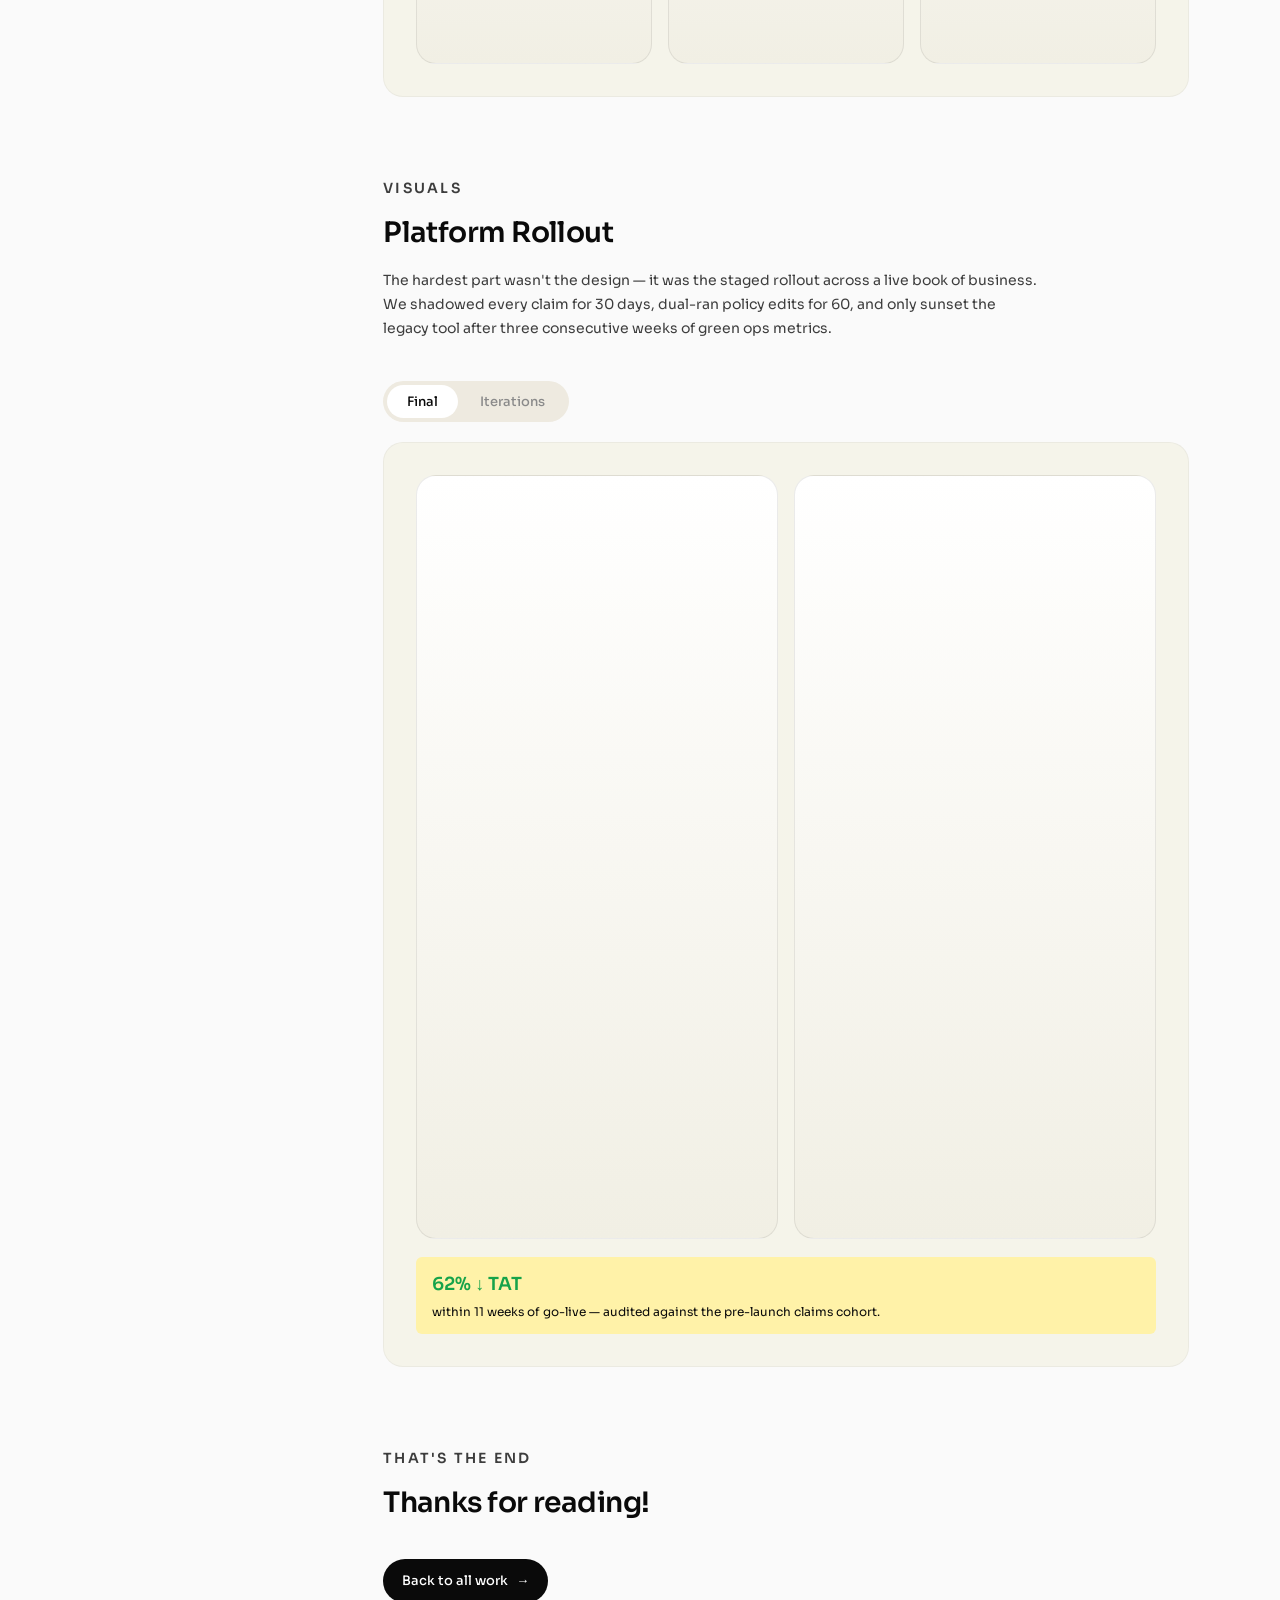
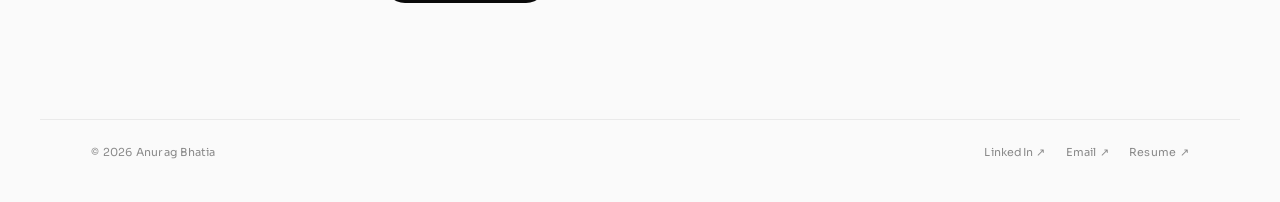
==== commit dcb7b84c: "Target APM and PM roles in title, meta and hero Co-Authored-By: Claude Opus 5.5 <noreply@anthropic.c" ====
--- a/case-study.html
+++ b/case-study.html
@@ -3,6 +3,9 @@
 <head>
   <meta charset="UTF-8" />
   <meta name="viewport" content="width=device-width, initial-scale=1.0" />
+  <link rel="icon" href="favicon-32.png" type="image/png" sizes="32x32" />
+  <link rel="icon" href="favicon.png" type="image/png" sizes="192x192" />
+  <link rel="apple-touch-icon" href="apple-touch-icon.png" />
   <title>Genome · Case study — Anurag Bhatia</title>
   <link rel="preconnect" href="https://fonts.googleapis.com" />
   <link rel="preconnect" href="https://fonts.gstatic.com" crossorigin />
@@ -38,7 +41,7 @@
         </h1>
         <p class="cs-hero__role-label">My Role</p>
         <p class="cs-hero__role-desc">
-          As the Senior PM, I owned the end-to-end rebuild of Loop Health's claims and policy workflow — serving 600+ enterprise accounts and roughly 2M covered lives across India.
+          As the PM, I owned the end-to-end rebuild of Loop Health's claims and policy workflow — serving 600+ enterprise accounts and roughly 2M covered lives across India.
         </p>
       </div>
 
--- a/styles.css
+++ b/styles.css
@@ -314,6 +314,22 @@
   font-weight: 400;
   color: #4a4a4a;
 }
+.hero__industries {
+  list-style: none;
+  display: flex;
+  flex-wrap: wrap;
+  gap: 8px;
+  padding: 0;
+  margin: -12px 0 32px;
+}
+.hero__industries li {
+  font-size: 13px;
+  font-weight: 500;
+  color: var(--ink-soft);
+  padding: 6px 14px;
+  border: 1px solid var(--line-strong);
+  border-radius: 999px;
+}
 .hero__sub {
   display: flex;
   flex-direction: column;
@@ -438,10 +454,6 @@
   font-weight: 600;
   color: var(--ink);
   margin-top: 2px;
-}
-.metric__sub {
-  font-size: 12px;
-  color: var(--muted);
 }
 @media (max-width: 860px) {
   .metrics { grid-template-columns: repeat(2, 1fr); }
@@ -587,6 +599,15 @@
   pointer-events: none;
   opacity: 0.6;
 }
+/* Whole-card link; the .screen link (z-index 2) stays on top */
+.project__link {
+  position: absolute;
+  inset: 0;
+  z-index: 1;
+}
+.project--linked { cursor: pointer; }
+.project--linked .feature__body,
+.project--linked .feature__points { pointer-events: none; }
 .project:hover {
   border-color: rgba(255, 255, 255, 0.22);
   transform: translateY(-3px);
@@ -927,7 +948,7 @@
   margin: 0 auto;
   padding: 0 var(--pad) 48px;
   display: grid;
-  grid-template-columns: repeat(2, 1fr);
+  grid-template-columns: 1fr;
   gap: 20px;
 }
 .cert {
@@ -994,8 +1015,24 @@
   border-radius: 10px;
   border: 1px solid var(--line);
 }
-@media (max-width: 620px) {
-  .certs__grid { grid-template-columns: 1fr; }
+/* List row: text left, certificate image right */
+.cert--has-image {
+  display: grid;
+  grid-template-columns: 1fr minmax(0, 360px);
+  grid-template-rows: auto auto 1fr;
+  column-gap: 32px;
+  row-gap: 10px;
+  align-items: start;
+}
+.cert--has-image .cert__link { align-self: start; }
+.cert--has-image .cert__image {
+  grid-column: 2;
+  grid-row: 1 / span 3;
+  margin-top: 0;
+}
+@media (max-width: 720px) {
+  .cert--has-image { grid-template-columns: 1fr; }
+  .cert--has-image .cert__image { grid-column: 1; grid-row: auto; margin-top: 16px; }
 }
 
 /* ---- Contact -------------------------------------------------- */
@@ -1509,14 +1546,15 @@
   color: #4ea779;
 }
 .feature__title {
-  margin: 12px 0 0;
+  margin: 6px 0 0;
   font-size: clamp(32px, 4vw, 48px);
+  line-height: 1.1;
   font-weight: 700;
   letter-spacing: -0.02em;
   color: #fff;
 }
 .feature__lede {
-  margin: 14px 0 0;
+  margin: 8px 0 0;
   font-size: clamp(15px, 1.3vw, 18px);
   line-height: 1.6;
   color: rgba(255, 255, 255, 0.55);
